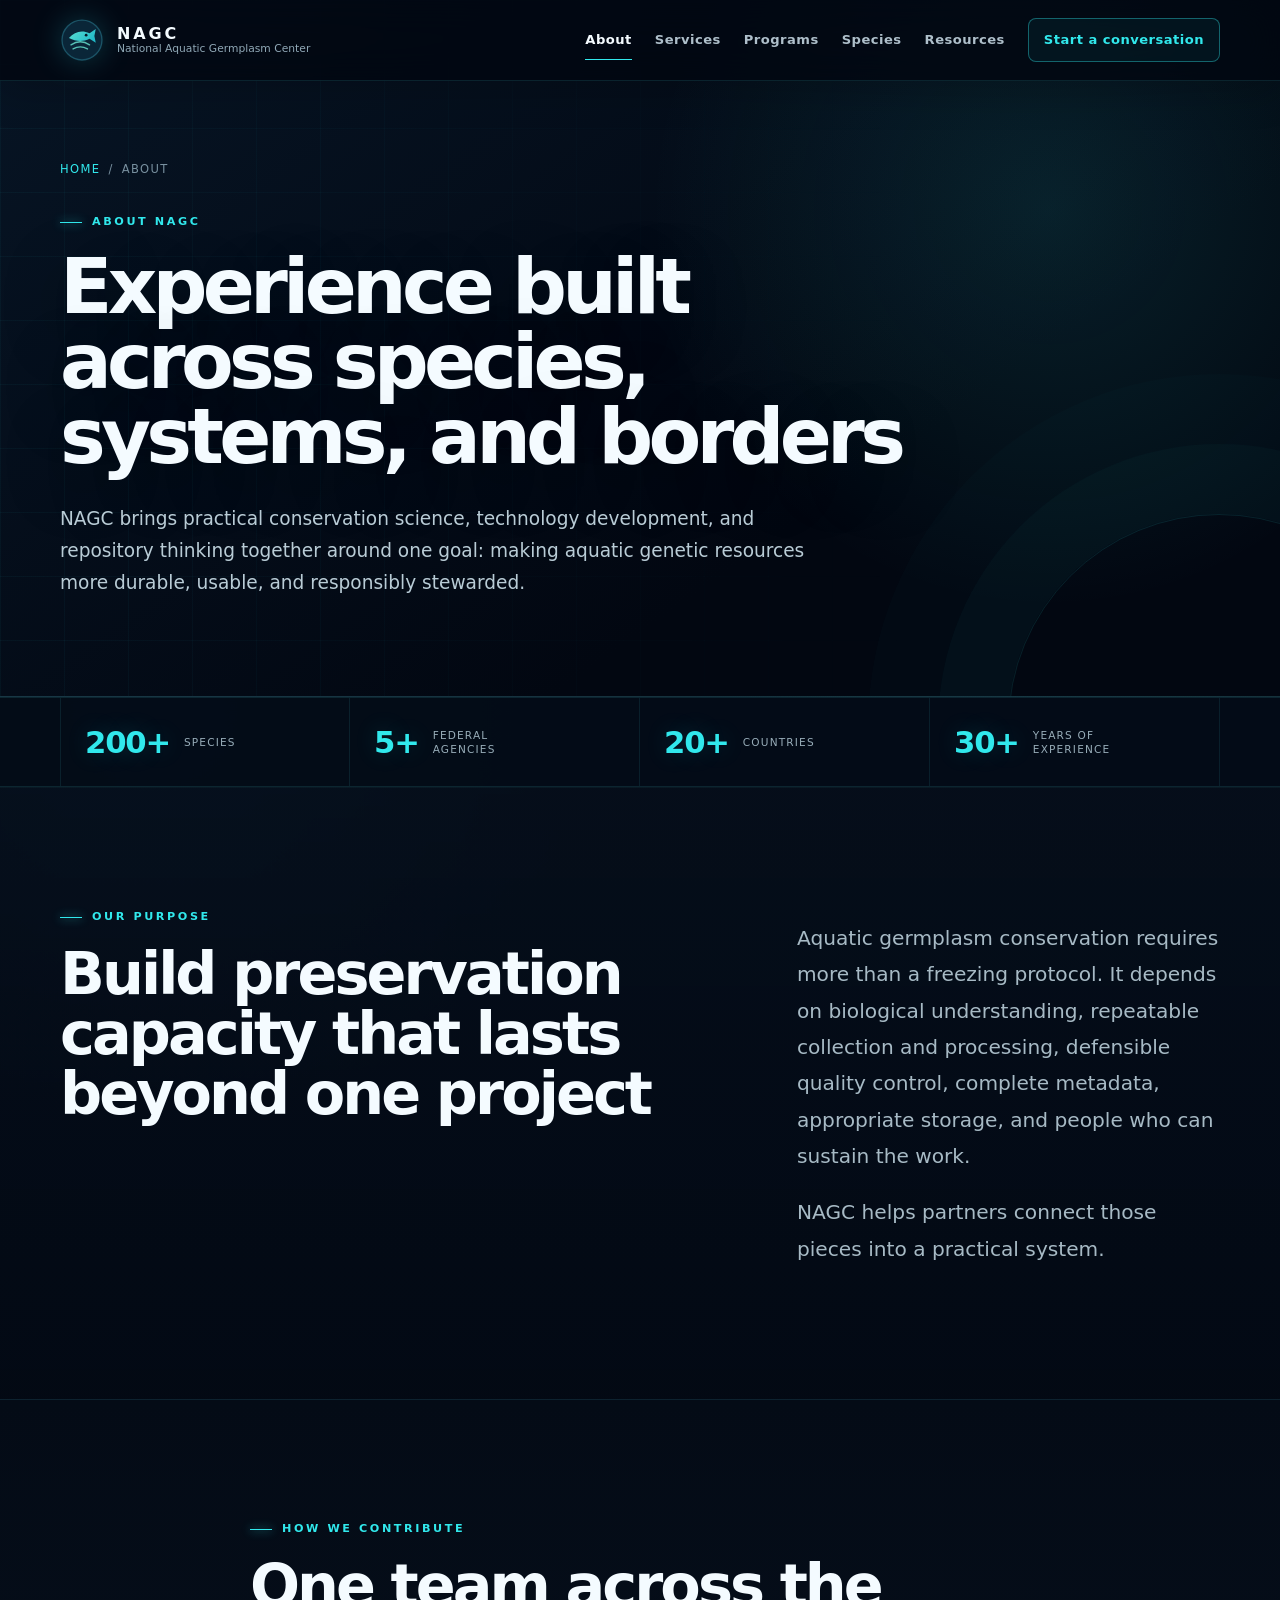
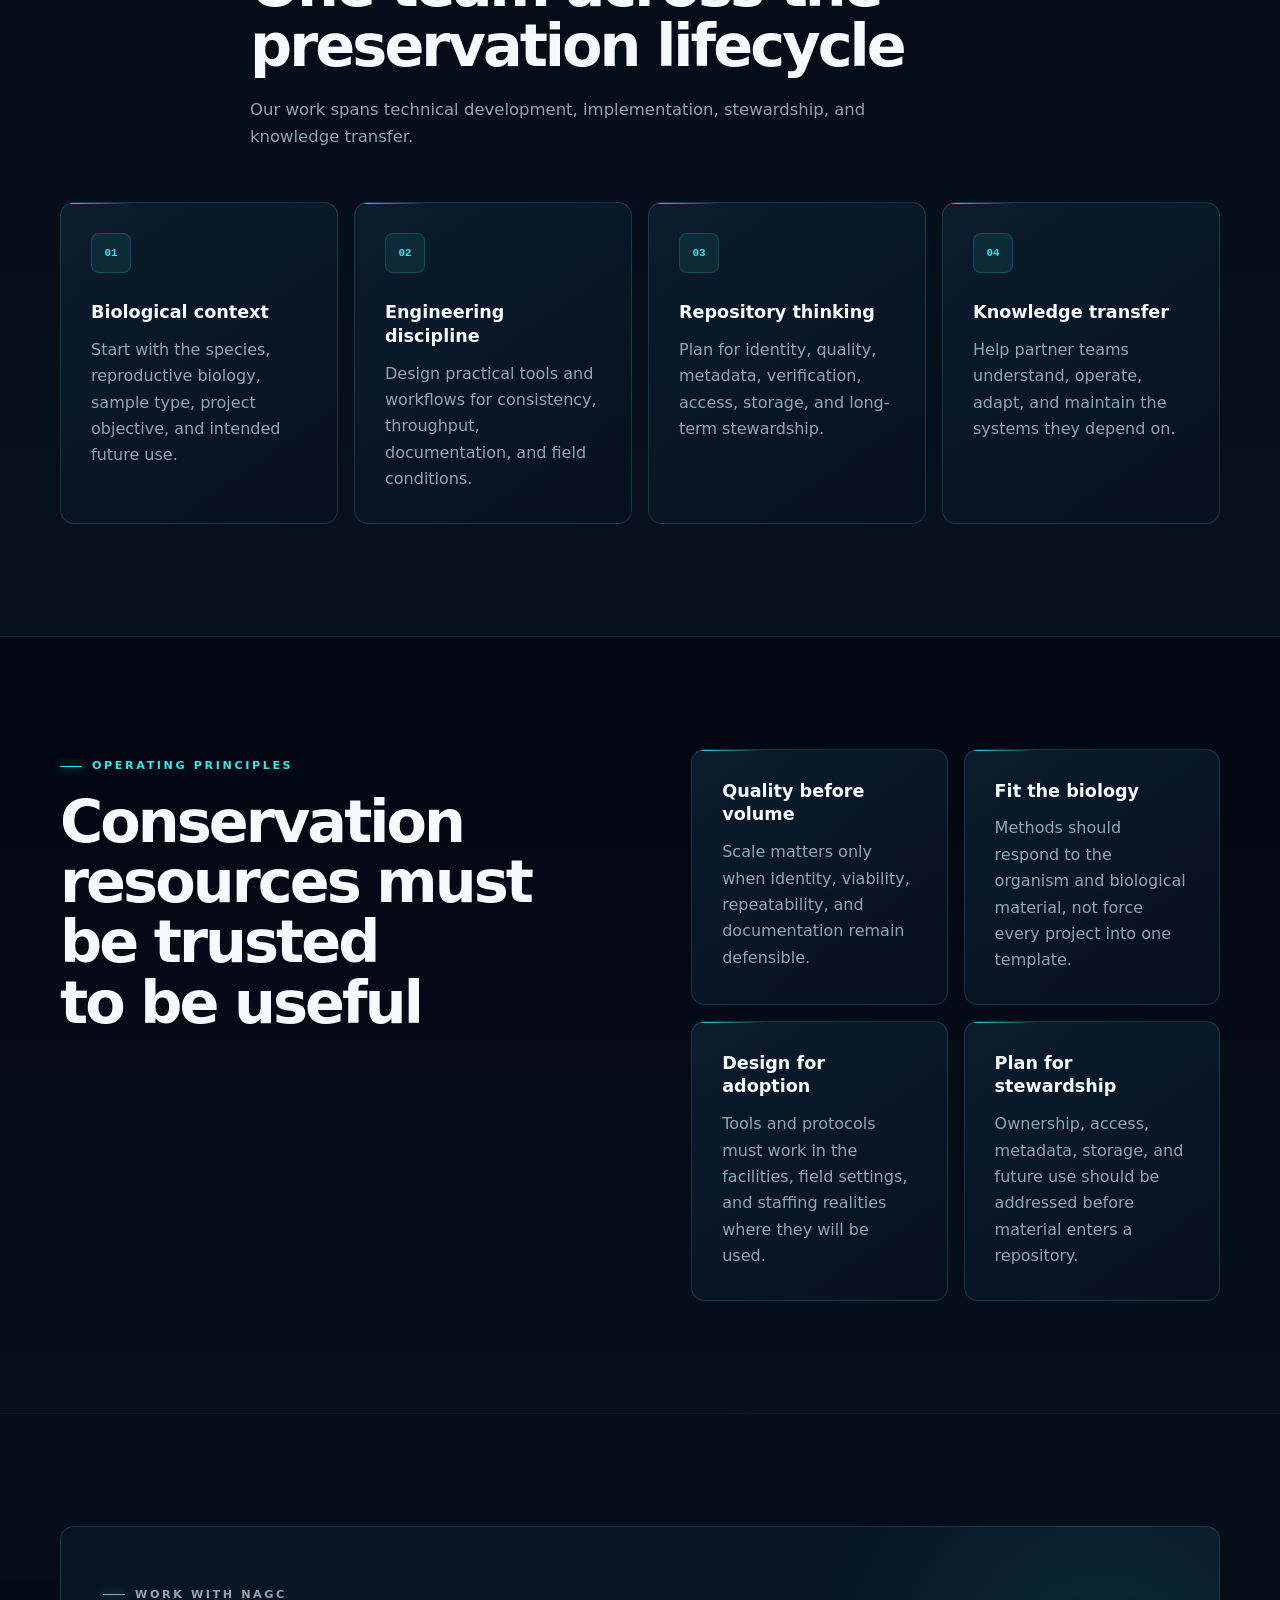
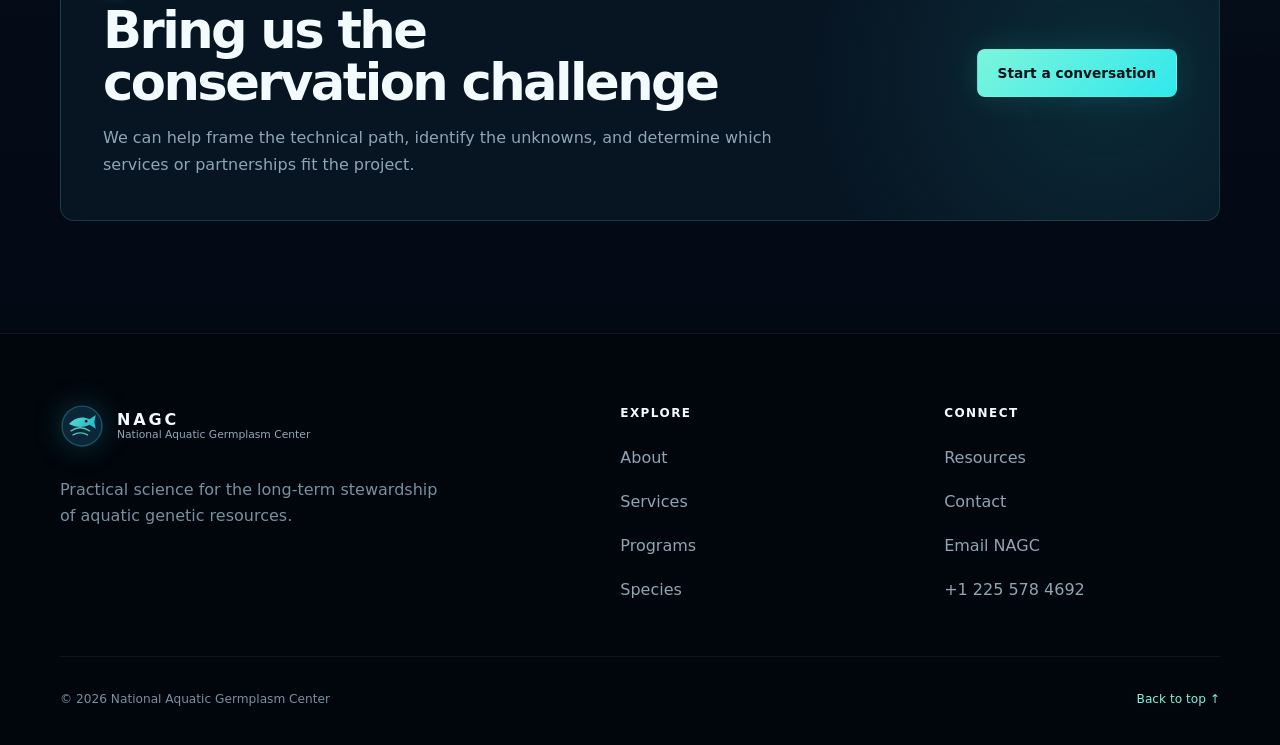
==== about.html @ 4f17dca2 "Transform NAGC into multi-page institutional site" ====
<!doctype html>
<html lang="en">
<head>
  <meta charset="utf-8"><meta name="viewport" content="width=device-width, initial-scale=1">
  <title>About NAGC | National Aquatic Germplasm Center</title>
  <meta name="description" content="Learn how NAGC combines aquatic cryopreservation, repository stewardship, technology development, and knowledge transfer.">
  <meta name="theme-color" content="#020711"><link rel="canonical" href="https://nagc-website.vercel.app/about">
  <meta property="og:type" content="website"><meta property="og:title" content="About NAGC"><meta property="og:description" content="Experience built across species, systems, and borders."><meta property="og:url" content="https://nagc-website.vercel.app/about"><meta property="og:image" content="https://nagc-website.vercel.app/assets/nagc-social-card.jpg">
  <meta name="twitter:card" content="summary_large_image"><meta name="twitter:title" content="About NAGC"><meta name="twitter:description" content="Experience built across species, systems, and borders."><meta name="twitter:image" content="https://nagc-website.vercel.app/assets/nagc-social-card.jpg">
  <link rel="icon" href="/assets/nagc-mark.svg" type="image/svg+xml"><link rel="stylesheet" href="/styles.css"><script src="/script.js" defer></script>
</head>
<body id="page-top">
  <a class="skip-link" href="#main">Skip to main content</a>
  <header class="site-header"><div class="shell nav-wrap">
    <a class="brand" href="/" aria-label="National Aquatic Germplasm Center home"><img src="/assets/nagc-mark.svg" width="44" height="44" alt=""><span><strong>NAGC</strong><small>National Aquatic Germplasm Center</small></span></a>
    <button class="nav-toggle" type="button" aria-expanded="false" aria-controls="site-nav"><span class="sr-only">Open navigation</span><span class="nav-lines" aria-hidden="true"><i></i><i></i><i></i></span></button>
    <nav id="site-nav" aria-label="Primary navigation"><a href="/about" aria-current="page">About</a><a href="/services">Services</a><a href="/programs">Programs</a><a href="/species">Species</a><a href="/resources">Resources</a><a class="nav-cta" href="/contact">Start a conversation</a></nav>
  </div></header>
  <main id="main">
    <section class="page-hero"><div class="shell">
      <nav class="breadcrumb" aria-label="Breadcrumb"><a href="/">Home</a><span aria-hidden="true">/</span><span>About</span></nav>
      <p class="eyebrow">About NAGC</p><h1>Experience built across species, systems, and borders</h1>
      <p class="hero-copy">NAGC brings practical conservation science, technology development, and repository thinking together around one goal: making aquatic genetic resources more durable, usable, and responsibly stewarded.</p>
    </div></section>
    <div class="impact-strip" aria-label="NAGC team experience"><div class="shell"><span><strong>200+</strong><small>Species</small></span><span><strong>5+</strong><small>Federal agencies</small></span><span><strong>20+</strong><small>Countries</small></span><span><strong>30+</strong><small>Years of experience</small></span></div></div>

    <section class="section"><div class="shell split wide-left">
      <div><p class="eyebrow">Our purpose</p><h2>Build preservation capacity that lasts beyond one project</h2></div>
      <div class="lede"><p>Aquatic germplasm conservation requires more than a freezing protocol. It depends on biological understanding, repeatable collection and processing, defensible quality control, complete metadata, appropriate storage, and people who can sustain the work.</p><p>NAGC helps partners connect those pieces into a practical system.</p></div>
    </div></section>

    <section class="section alt"><div class="shell section-heading"><p class="eyebrow">How we contribute</p><h2>One team across the preservation lifecycle</h2><p>Our work spans technical development, implementation, stewardship, and knowledge transfer.</p></div>
      <div class="shell card-grid four">
        <article class="card"><span class="card-number">01</span><h3>Biological context</h3><p>Start with the species, reproductive biology, sample type, project objective, and intended future use.</p></article>
        <article class="card"><span class="card-number">02</span><h3>Engineering discipline</h3><p>Design practical tools and workflows for consistency, throughput, documentation, and field conditions.</p></article>
        <article class="card"><span class="card-number">03</span><h3>Repository thinking</h3><p>Plan for identity, quality, metadata, verification, access, storage, and long-term stewardship.</p></article>
        <article class="card"><span class="card-number">04</span><h3>Knowledge transfer</h3><p>Help partner teams understand, operate, adapt, and maintain the systems they depend on.</p></article>
      </div>
    </section>

    <section class="section deep"><div class="shell split">
      <div><p class="eyebrow">Operating principles</p><h2>Conservation resources must be trusted to be useful</h2></div>
      <div class="card-grid two">
        <article class="card"><h3>Quality before volume</h3><p>Scale matters only when identity, viability, repeatability, and documentation remain defensible.</p></article>
        <article class="card"><h3>Fit the biology</h3><p>Methods should respond to the organism and biological material, not force every project into one template.</p></article>
        <article class="card"><h3>Design for adoption</h3><p>Tools and protocols must work in the facilities, field settings, and staffing realities where they will be used.</p></article>
        <article class="card"><h3>Plan for stewardship</h3><p>Ownership, access, metadata, storage, and future use should be addressed before material enters a repository.</p></article>
      </div>
    </div></section>

    <section class="section"><div class="shell link-panel">
      <div><p class="eyebrow">Work with NAGC</p><h2>Bring us the conservation challenge</h2><p>We can help frame the technical path, identify the unknowns, and determine which services or partnerships fit the project.</p></div>
      <div class="button-row"><a class="button primary" href="/contact">Start a conversation</a></div>
    </div></section>
  </main>
  <footer><div class="shell footer-grid">
    <div><a class="brand" href="/"><img src="/assets/nagc-mark.svg" width="44" height="44" alt=""><span><strong>NAGC</strong><small>National Aquatic Germplasm Center</small></span></a><p>Practical science for the long-term stewardship of aquatic genetic resources.</p></div>
    <nav class="footer-column" aria-label="Explore"><strong>Explore</strong><a href="/about">About</a><a href="/services">Services</a><a href="/programs">Programs</a><a href="/species">Species</a></nav>
    <nav class="footer-column" aria-label="Connect"><strong>Connect</strong><a href="/resources">Resources</a><a href="/contact">Contact</a><a href="mailto:contact@nationalaquatic.org">Email NAGC</a><a href="tel:+12255784692">+1 225 578 4692</a></nav>
  </div><div class="shell footer-bottom"><span>© <span data-year></span> National Aquatic Germplasm Center</span><a href="#page-top">Back to top ↑</a></div></footer>
</body>
</html>
---- styles.css ----
:root{
  --ink:#020711;--ink-2:#06101d;--ink-3:#0a1727;--panel:#091625;
  --aqua:#31e8ec;--seafoam:#7cf5dc;--white:#f4fbff;--text:#c4d4df;
  --muted:#8fa5b3;--line:rgba(112,226,232,.16);--radius:14px;
}
*{box-sizing:border-box}
html{scroll-behavior:smooth;scroll-padding-top:92px;background:var(--ink)}
body{margin:0;min-width:320px;color:var(--text);background:radial-gradient(circle at 12% 18%,rgba(21,102,144,.12),transparent 27rem),radial-gradient(circle at 88% 72%,rgba(47,232,236,.06),transparent 30rem),var(--ink);font-family:Inter,ui-sans-serif,system-ui,-apple-system,BlinkMacSystemFont,"Segoe UI",sans-serif;line-height:1.65}
body::before{content:"";position:fixed;inset:0;z-index:-1;pointer-events:none;background-image:linear-gradient(rgba(98,214,224,.025) 1px,transparent 1px),linear-gradient(90deg,rgba(98,214,224,.025) 1px,transparent 1px);background-size:52px 52px;-webkit-mask-image:linear-gradient(to bottom,transparent,black 18%,black 82%,transparent);mask-image:linear-gradient(to bottom,transparent,black 18%,black 82%,transparent)}
body.nav-open{overflow:hidden}img{display:block;max-width:100%}a{color:inherit}button,input,select,textarea{font:inherit}button,a{touch-action:manipulation}
::selection{background:rgba(49,232,236,.28);color:var(--white)}
.shell{width:min(1160px,calc(100% - 40px));margin-inline:auto}.narrow{width:min(780px,calc(100% - 40px));margin-inline:auto}
.sr-only{position:absolute;width:1px;height:1px;padding:0;margin:-1px;overflow:hidden;clip:rect(0,0,0,0);white-space:nowrap;border:0}
.skip-link{position:fixed;z-index:1000;left:16px;top:12px;padding:10px 14px;background:var(--seafoam);color:var(--ink);font-weight:800;border-radius:8px;transform:translateY(-150%)}.skip-link:focus{transform:none}
a:focus-visible,button:focus-visible,input:focus-visible,select:focus-visible,textarea:focus-visible,summary:focus-visible{outline:3px solid #ffcf66;outline-offset:3px}
.site-header{position:fixed;inset:0 0 auto;z-index:100;background:rgba(2,7,17,.82);border-bottom:1px solid rgba(73,224,231,.13);box-shadow:0 10px 40px rgba(0,0,0,.2);-webkit-backdrop-filter:blur(18px);backdrop-filter:blur(18px)}
.nav-wrap{min-height:80px;display:flex;align-items:center;justify-content:space-between;gap:28px}.brand{display:inline-flex;align-items:center;gap:13px;text-decoration:none;color:var(--white)}.brand img{flex:none;filter:drop-shadow(0 0 15px rgba(49,232,236,.22))}.brand span{display:grid;line-height:1.15}.brand strong{font-size:1rem;letter-spacing:.18em}.brand small{color:#91a9b7;font-size:.67rem}
.site-header nav{display:flex;align-items:center;gap:23px}.site-header nav a{position:relative;color:#aebfca;font-size:.82rem;font-weight:680;letter-spacing:.035em;text-decoration:none}.site-header nav a:not(.nav-cta)::after{content:"";position:absolute;left:0;right:100%;bottom:-9px;height:1px;background:var(--aqua);transition:right .2s}.site-header nav a:hover,.site-header nav a[aria-current="page"]{color:var(--white)}.site-header nav a:hover::after,.site-header nav a[aria-current="page"]::after{right:0}
.site-header .nav-cta{padding:10px 15px;border:1px solid rgba(49,232,236,.38);border-radius:8px;background:rgba(49,232,236,.055);color:var(--aqua)}.site-header .nav-cta:hover,.site-header .nav-cta[aria-current="page"]{border-color:var(--aqua);background:rgba(49,232,236,.12);color:var(--white)}
.nav-toggle{display:none;place-items:center;width:44px;height:44px;border:1px solid rgba(117,234,214,.3);background:transparent;color:var(--white);border-radius:10px}.nav-lines{display:grid;gap:5px;width:21px}.nav-lines i{display:block;height:2px;border-radius:2px;background:currentColor;transition:transform .2s,opacity .2s}.nav-toggle[aria-expanded="true"] .nav-lines i:first-child{transform:translateY(7px) rotate(45deg)}.nav-toggle[aria-expanded="true"] .nav-lines i:nth-child(2){opacity:0}.nav-toggle[aria-expanded="true"] .nav-lines i:last-child{transform:translateY(-7px) rotate(-45deg)}
.home-hero{min-height:780px;height:min(940px,100svh);position:relative;display:grid;align-items:center;overflow:hidden;isolation:isolate;color:var(--white);background-image:linear-gradient(90deg,rgba(1,5,13,.98) 0%,rgba(2,8,18,.92) 42%,rgba(2,9,19,.43) 74%,rgba(2,8,18,.64) 100%),linear-gradient(0deg,#020711 0%,transparent 31%),url("/assets/hero-genetic-signal-v1.webp");background-size:cover;background-position:center}
.home-hero::before,.page-hero::before{content:"";position:absolute;inset:0;z-index:-1;background:linear-gradient(rgba(48,225,233,.045) 1px,transparent 1px),linear-gradient(90deg,rgba(48,225,233,.045) 1px,transparent 1px);background-size:64px 64px;-webkit-mask-image:linear-gradient(90deg,black,transparent 72%);mask-image:linear-gradient(90deg,black,transparent 72%)}
.home-hero::after{content:"";position:absolute;inset:auto 0 0;height:190px;z-index:-1;background:linear-gradient(transparent,#020711)}
.hero-content{padding-top:80px}.hero-content>*{max-width:790px}.eyebrow{display:inline-flex;align-items:center;gap:10px;margin:0 0 17px;color:var(--aqua);font-size:.7rem;font-weight:820;text-transform:uppercase;letter-spacing:.23em}.eyebrow::before{content:"";width:22px;height:1px;background:currentColor;box-shadow:0 0 10px currentColor}
.home-hero h1,.page-hero h1{margin:0;max-width:900px;color:var(--white);font-size:clamp(3rem,6vw,6.35rem);font-weight:720;line-height:.98;letter-spacing:-.062em;text-wrap:balance;text-shadow:0 18px 60px rgba(0,0,0,.36)}.hero-copy{max-width:680px;margin:28px 0 0;color:#b9ccd6;font-size:clamp(1rem,1.45vw,1.17rem);line-height:1.75}
.button-row{display:flex;flex-wrap:wrap;gap:12px;margin-top:34px}.button{display:inline-flex;align-items:center;justify-content:center;min-height:48px;padding:0 20px;border:1px solid transparent;border-radius:8px;font-size:.86rem;font-weight:800;text-decoration:none;transition:transform .2s,background .2s,border-color .2s,box-shadow .2s}.button:hover{transform:translateY(-2px)}.button.primary{background:linear-gradient(135deg,var(--seafoam),var(--aqua));color:#011019;box-shadow:0 0 30px rgba(49,232,236,.14)}.button.primary:hover{background:linear-gradient(135deg,#a0ffe8,#5ff5f1);box-shadow:0 0 38px rgba(49,232,236,.24)}.button.secondary{color:var(--white);border-color:rgba(165,217,226,.25);background:rgba(7,20,35,.58)}.button.secondary:hover{border-color:rgba(49,232,236,.5)}
.hero-orbit{position:absolute;z-index:-1;border:1px solid rgba(49,232,236,.09);border-radius:50%;pointer-events:none}.orbit-one{width:560px;height:560px;right:-210px;top:8%}.orbit-two{width:390px;height:390px;right:-130px;top:19%;border-style:dashed;animation:orbit-spin 38s linear infinite}.scroll-cue{position:absolute;bottom:28px;left:50%;transform:translateX(-50%);color:#8299a8;font-size:.72rem;text-decoration:none;text-transform:uppercase;letter-spacing:.14em}
.impact-strip{position:relative;z-index:3;border-block:1px solid rgba(72,217,226,.12);background:rgba(4,12,24,.95)}.impact-strip .shell{display:grid;grid-template-columns:repeat(4,1fr)}.impact-strip span{display:flex;align-items:center;gap:14px;min-height:88px;padding:0 24px;border-right:1px solid rgba(72,217,226,.1);text-transform:uppercase}.impact-strip span:first-child{border-left:1px solid rgba(72,217,226,.1)}.impact-strip strong{color:var(--aqua);font-size:clamp(1.55rem,2.4vw,2.15rem);line-height:1;letter-spacing:-.04em;text-shadow:0 0 24px rgba(49,232,236,.18)}.impact-strip small{max-width:120px;color:#97acb8;font-size:.66rem;line-height:1.35;letter-spacing:.11em}
.page-hero{position:relative;min-height:520px;display:grid;align-items:end;overflow:hidden;isolation:isolate;padding:160px 0 96px;border-bottom:1px solid var(--line);background:radial-gradient(circle at 82% 30%,rgba(49,232,236,.11),transparent 25rem),linear-gradient(145deg,#071525,#020711 68%)}.page-hero::after{content:"";position:absolute;width:420px;height:420px;right:-150px;bottom:-240px;z-index:-1;border:1px solid rgba(49,232,236,.11);border-radius:50%;box-shadow:0 0 0 70px rgba(49,232,236,.025),0 0 0 140px rgba(49,232,236,.012)}.page-hero h1{font-size:clamp(3rem,6vw,5.8rem)}.page-hero .hero-copy{max-width:760px}.breadcrumb{display:flex;flex-wrap:wrap;gap:8px;margin-bottom:26px;color:#78909f;font-size:.72rem;text-transform:uppercase;letter-spacing:.12em}.breadcrumb a{color:var(--aqua);text-decoration:none}
.section{position:relative;padding:112px 0;border-top:1px solid rgba(87,215,223,.08);background:linear-gradient(180deg,rgba(6,16,29,.72),rgba(3,9,20,.92))}.section.alt{background:linear-gradient(180deg,#040b16,#07121f)}.section.deep{background:linear-gradient(180deg,#020711,#06101d)}.section>.shell,.section>.narrow{position:relative;z-index:1}.section-heading{max-width:780px;margin-bottom:52px}.section-heading.center{margin-inline:auto;text-align:center}.section h2{margin:0;color:var(--white);font-size:clamp(2.25rem,4.6vw,4.5rem);font-weight:690;line-height:1.02;letter-spacing:-.05em;text-wrap:balance}.section-heading>p:last-child{max-width:670px;margin:20px 0 0;color:var(--muted);font-size:1.03rem}.section-heading.center>p:last-child{margin-inline:auto}.lede{color:#a7bac5;font-size:clamp(1.05rem,1.7vw,1.26rem);line-height:1.8}.split{display:grid;grid-template-columns:1fr 1fr;gap:clamp(48px,8vw,110px);align-items:start}.split.wide-left{grid-template-columns:1.2fr .8fr}.aside-note{padding:24px;border:1px solid var(--line);border-left:2px solid var(--aqua);border-radius:0 10px 10px 0;background:rgba(49,232,236,.045);color:#a9bec9}.aside-note strong{display:block;margin-bottom:7px;color:var(--white)}
.card-grid{display:grid;grid-template-columns:repeat(3,1fr);gap:16px}.card-grid.two{grid-template-columns:repeat(2,1fr)}.card-grid.four{grid-template-columns:repeat(4,1fr)}.card{position:relative;overflow:hidden;padding:30px;border:1px solid var(--line);border-radius:var(--radius);background:linear-gradient(145deg,rgba(13,31,48,.86),rgba(6,17,31,.94));transition:transform .25s,border-color .25s}.card::before{content:"";position:absolute;inset:0 auto auto 0;width:72px;height:1px;background:linear-gradient(90deg,var(--aqua),transparent)}.card:hover{transform:translateY(-3px);border-color:rgba(65,231,235,.3)}.card-number{display:inline-grid;place-items:center;min-width:40px;height:40px;padding:0 9px;margin-bottom:28px;border:1px solid rgba(49,232,236,.18);border-radius:8px;background:rgba(49,232,236,.08);color:var(--aqua);font:700 .68rem/1 ui-monospace,SFMono-Regular,Consolas,monospace}.card h3{margin:0 0 12px;color:var(--white);font-size:1.1rem;line-height:1.35}.card p{margin:0;color:var(--muted)}.card a{display:inline-flex;align-items:center;min-height:44px;margin-top:18px;color:var(--seafoam);font-weight:760;text-decoration:none}.card a:hover{color:var(--white)}.status{display:inline-flex;margin-bottom:22px;color:var(--aqua);font-size:.67rem;font-weight:820;text-transform:uppercase;letter-spacing:.12em}
.pathway{display:grid;grid-template-columns:repeat(4,1fr);border:1px solid var(--line);background:var(--line);gap:1px}.pathway article{min-height:250px;padding:30px;background:#06111f}.pathway b{display:block;margin-bottom:56px;color:var(--aqua);font:700 .7rem/1 ui-monospace,SFMono-Regular,Consolas,monospace}.pathway h3{margin:0 0 12px;color:var(--white)}.pathway p{margin:0;color:var(--muted)}
.link-panel{display:grid;grid-template-columns:1.3fr .7fr;gap:40px;align-items:center;padding:42px;border:1px solid var(--line);border-radius:var(--radius);background:radial-gradient(circle at 90% 50%,rgba(49,232,236,.1),transparent 18rem),#071523}.link-panel h2{font-size:clamp(2.1rem,4vw,3.8rem)}.link-panel p{max-width:700px;margin:17px 0 0;color:var(--muted)}.link-panel .button-row{justify-content:flex-end;margin:0}
.service-index{display:grid;grid-template-columns:220px 1fr;gap:56px;align-items:start}.service-nav{position:sticky;top:110px;display:grid;gap:5px}.service-nav a{padding:12px 15px;border-left:2px solid rgba(49,232,236,.15);color:#8ea5b3;font-size:.76rem;font-weight:740;text-decoration:none;text-transform:uppercase;letter-spacing:.07em}.service-nav a:hover{border-left-color:var(--aqua);color:var(--white);background:linear-gradient(90deg,rgba(49,232,236,.07),transparent)}.service-groups{display:grid;gap:24px}.service-group{scroll-margin-top:108px;padding:34px;border:1px solid var(--line);border-radius:var(--radius);background:linear-gradient(145deg,rgba(13,31,48,.72),rgba(5,15,27,.9))}.service-group header{display:grid;grid-template-columns:1fr 1fr;gap:28px;align-items:end;padding-bottom:26px;border-bottom:1px solid var(--line)}.service-group h2{font-size:clamp(2rem,3.6vw,3.2rem)}.service-group header p{margin:0;color:var(--muted)}.price-grid{display:grid;grid-template-columns:repeat(2,1fr);gap:16px;margin-top:22px}.price-card{padding:24px;border:1px solid rgba(103,216,225,.13);border-radius:12px;background:rgba(2,10,20,.45)}.price-card.wide{grid-column:1/-1}.price-card h3{margin:0 0 15px;color:var(--seafoam);font-size:1rem}.price-card dl{margin:0}.price-card dl div{display:flex;justify-content:space-between;gap:18px;padding:11px 0;border-bottom:1px solid rgba(255,255,255,.065)}.price-card dl div:last-child{border-bottom:0}.price-card dt{color:#a4b7c2}.price-card dd{margin:0;color:#edfaff;font-weight:760;text-align:right}.price-card small{display:block;margin-top:15px;color:#8197a4}.scope-list{display:grid;grid-template-columns:repeat(3,1fr);gap:12px;margin:22px 0 0;padding:0;list-style:none}.scope-list li{padding:14px 16px;border:1px solid rgba(49,232,236,.11);border-radius:8px;color:#a8bac5;background:rgba(49,232,236,.035)}
.program-list{display:grid;gap:18px}.program-feature{display:grid;grid-template-columns:90px 1fr 1fr;gap:30px;padding:34px;border:1px solid var(--line);border-radius:var(--radius);background:linear-gradient(145deg,rgba(13,31,48,.78),rgba(6,17,31,.9))}.program-feature .card-number{margin:0}.program-feature h2{font-size:clamp(1.8rem,3vw,2.7rem)}.program-feature p{margin:0;color:var(--muted)}.program-feature ul{margin:0;padding-left:20px;color:#a9bdc7}.program-feature li+li{margin-top:7px}
.filter-row{display:flex;flex-wrap:wrap;justify-content:center;gap:8px;margin-bottom:28px}.filter{min-height:44px;padding:0 18px;border:1px solid rgba(124,208,215,.2);border-radius:999px;color:#95aab6;background:rgba(7,19,33,.7);cursor:pointer;font-size:.72rem;font-weight:760;text-transform:uppercase;letter-spacing:.06em}.filter:hover{border-color:rgba(49,232,236,.38);color:var(--white)}.filter.active{background:var(--aqua);border-color:var(--aqua);color:#021018}.species-grid{display:grid;grid-template-columns:repeat(4,1fr);gap:12px}.species-card{display:flex;min-height:166px;padding:22px;flex-direction:column;justify-content:space-between;border:1px solid var(--line);border-radius:12px;background:linear-gradient(145deg,rgba(13,31,48,.86),rgba(6,17,31,.94))}.species-card h3{margin:0 0 3px;color:var(--white);font-size:.98rem}.species-card em{color:#899fac;font-size:.78rem}.species-card span{align-self:flex-start;padding:4px 8px;border:1px solid rgba(49,232,236,.12);border-radius:5px;color:var(--aqua);background:rgba(49,232,236,.075);font-size:.63rem;font-weight:800;text-transform:uppercase;letter-spacing:.06em}.taxa-band{display:flex;flex-wrap:wrap;gap:9px;margin-top:26px}.taxa-band span{padding:8px 12px;border:1px solid var(--line);border-radius:7px;color:#9bb0bc;background:rgba(49,232,236,.035);font-size:.76rem}
.checklist{display:grid;gap:13px;margin:26px 0 0;padding:0;list-style:none}.checklist li{position:relative;padding-left:29px;color:#aebfca}.checklist li::before{content:"";position:absolute;left:0;top:.65em;width:10px;height:10px;border:1px solid var(--aqua);border-radius:2px;box-shadow:0 0 12px rgba(49,232,236,.2)}.resource-detail{scroll-margin-top:104px}.resource-detail+.resource-detail{margin-top:70px;padding-top:70px;border-top:1px solid var(--line)}.resource-detail h2{font-size:clamp(2rem,4vw,3.5rem)}.resource-detail .intro{max-width:760px;color:var(--muted)}.faq{display:grid;gap:10px}.faq details{border:1px solid var(--line);border-radius:10px;background:rgba(7,19,33,.7)}.faq summary{padding:20px 24px;color:var(--white);font-weight:750;cursor:pointer}.faq details p{margin:0;padding:0 24px 22px;color:var(--muted)}
.contact-layout{display:grid;grid-template-columns:.75fr 1.25fr;gap:clamp(46px,8vw,100px);align-items:start}.contact-details{display:grid;gap:12px;margin-top:30px}.contact-details a{display:inline-flex;align-items:center;min-height:44px;color:var(--seafoam);font-weight:720;text-decoration:none}.contact-details a:hover{color:var(--white)}.contact-form{padding:32px;border:1px solid var(--line);border-radius:var(--radius);background:linear-gradient(145deg,rgba(13,31,48,.86),rgba(6,17,31,.94))}.form-grid{display:grid;grid-template-columns:repeat(2,1fr);gap:18px}.field{display:grid;gap:7px}.field.full{grid-column:1/-1}.field label{color:#b8c9d2;font-size:.76rem;font-weight:740}.field input,.field select,.field textarea{width:100%;border:1px solid rgba(112,226,232,.18);border-radius:8px;background:#04101e;color:var(--white);padding:12px 13px}.field textarea{min-height:145px;resize:vertical}.field input::placeholder,.field textarea::placeholder{color:#607987}.form-note{margin:18px 0;color:#879eab;font-size:.76rem}
footer{padding:70px 0 26px;border-top:1px solid rgba(74,216,225,.1);background:#01050c;color:#78909f}.footer-grid{display:grid;grid-template-columns:1.3fr .7fr .7fr;gap:48px;align-items:start}.footer-grid p{max-width:390px;margin:20px 0 0}.footer-column{display:grid;gap:8px}.footer-column strong{margin-bottom:8px;color:var(--white);font-size:.75rem;text-transform:uppercase;letter-spacing:.12em}.footer-column a{display:inline-flex;align-items:center;min-height:36px;color:#8fa5b3;text-decoration:none}.footer-column a:hover{color:var(--seafoam)}.footer-bottom{display:flex;justify-content:space-between;gap:24px;align-items:center;margin-top:48px;padding-top:22px;border-top:1px solid rgba(255,255,255,.065);font-size:.76rem}.footer-bottom a{display:inline-flex;align-items:center;min-height:40px;color:var(--seafoam);text-decoration:none}
@keyframes orbit-spin{to{transform:rotate(360deg)}}
@media(max-width:1040px){.site-header nav{gap:16px}.site-header nav a{font-size:.76rem}.card-grid.four,.species-grid{grid-template-columns:repeat(2,1fr)}.pathway{grid-template-columns:repeat(2,1fr)}.program-feature{grid-template-columns:70px 1fr}.program-feature>:last-child{grid-column:2}}
@media(max-width:900px){.site-header nav{display:none;position:absolute;top:80px;left:0;right:0;padding:24px 20px 32px;background:rgba(2,7,17,.98);border-bottom:1px solid rgba(117,234,214,.2);flex-direction:column;align-items:stretch;gap:2px}.site-header nav.open{display:flex}.site-header nav a{padding:12px;font-size:.9rem}.site-header nav a::after{display:none}.nav-toggle{display:grid}.impact-strip .shell{grid-template-columns:repeat(2,1fr)}.impact-strip span:nth-child(n+3){border-top:1px solid rgba(72,217,226,.1)}.split,.split.wide-left,.link-panel,.contact-layout{grid-template-columns:1fr}.card-grid,.card-grid.two{grid-template-columns:1fr 1fr}.link-panel .button-row{justify-content:flex-start}.service-index{grid-template-columns:1fr}.service-nav{position:static;grid-template-columns:repeat(5,max-content);overflow-x:auto;padding-bottom:8px}.service-nav a{border-left:0;border-bottom:2px solid rgba(49,232,236,.15);white-space:nowrap}.service-group header{grid-template-columns:1fr;align-items:start}.scope-list{grid-template-columns:1fr 1fr}.footer-grid{grid-template-columns:1fr 1fr}.footer-grid>:first-child{grid-column:1/-1}}
@media(max-width:620px){.shell,.narrow{width:min(100% - 28px,1160px)}.brand small{max-width:190px}.home-hero{height:auto;min-height:720px;padding:148px 0 100px;background-position:63% center}.hero-content{padding-top:0}.home-hero h1,.page-hero h1{font-size:clamp(2.75rem,12vw,4.5rem)}.hero-copy{font-size:1rem}.scroll-cue,.hero-orbit{display:none}.page-hero{min-height:470px;padding:138px 0 72px}.impact-strip span{min-height:70px;padding:10px 13px;gap:9px}.impact-strip strong{font-size:1.45rem}.impact-strip small{font-size:.58rem;letter-spacing:.07em}.section{padding:82px 0}.section-heading{margin-bottom:38px}.section h2{font-size:clamp(2.2rem,10vw,3.5rem)}.card-grid,.card-grid.two,.card-grid.four,.price-grid,.species-grid,.form-grid,.footer-grid{grid-template-columns:1fr}.pathway{grid-template-columns:1fr}.pathway article{min-height:0}.pathway b{margin-bottom:28px}.link-panel{padding:28px}.service-group{padding:24px}.scope-list{grid-template-columns:1fr}.program-feature{grid-template-columns:1fr;padding:26px}.program-feature>:last-child{grid-column:auto}.contact-form{padding:22px}.footer-grid>:first-child{grid-column:auto}.footer-bottom{flex-direction:column;align-items:flex-start}}
@media(prefers-reduced-motion:reduce){html{scroll-behavior:auto}*,*::before,*::after{animation-duration:.01ms!important;animation-iteration-count:1!important;transition-duration:.01ms!important}}
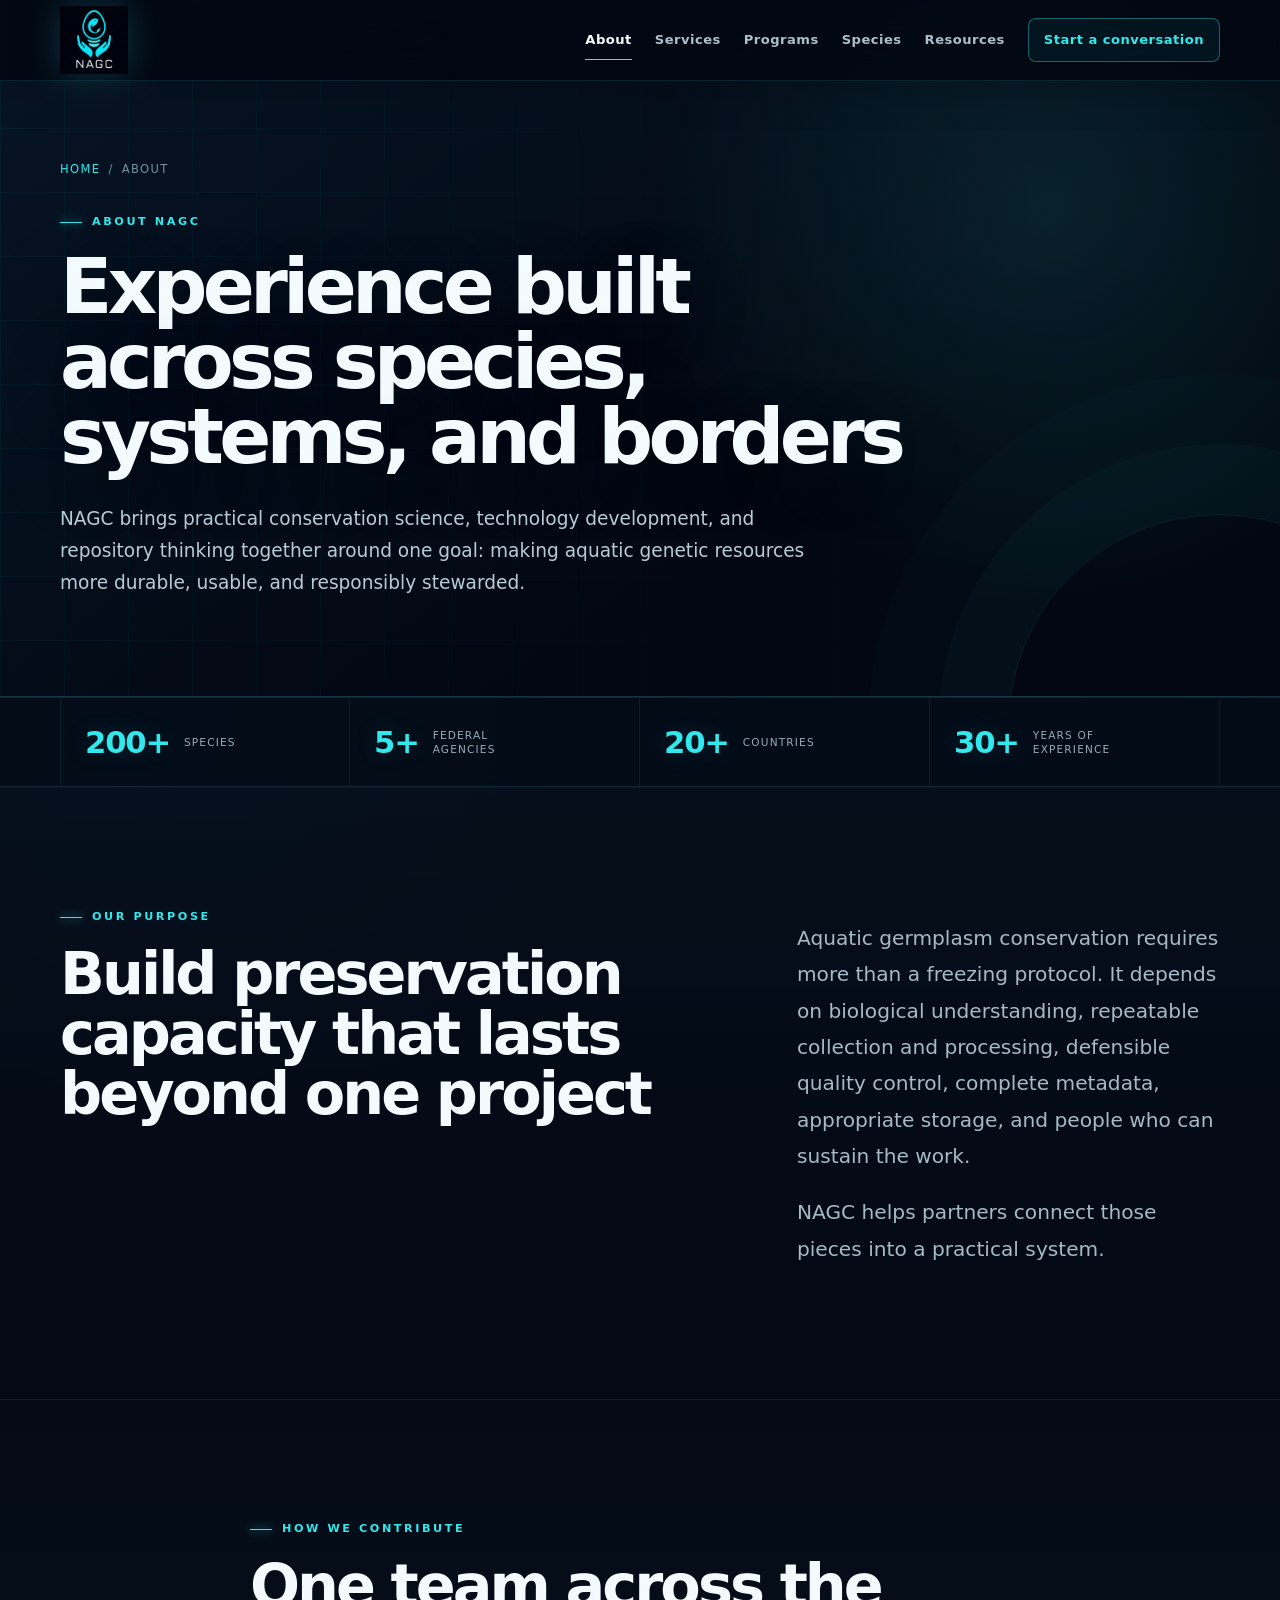
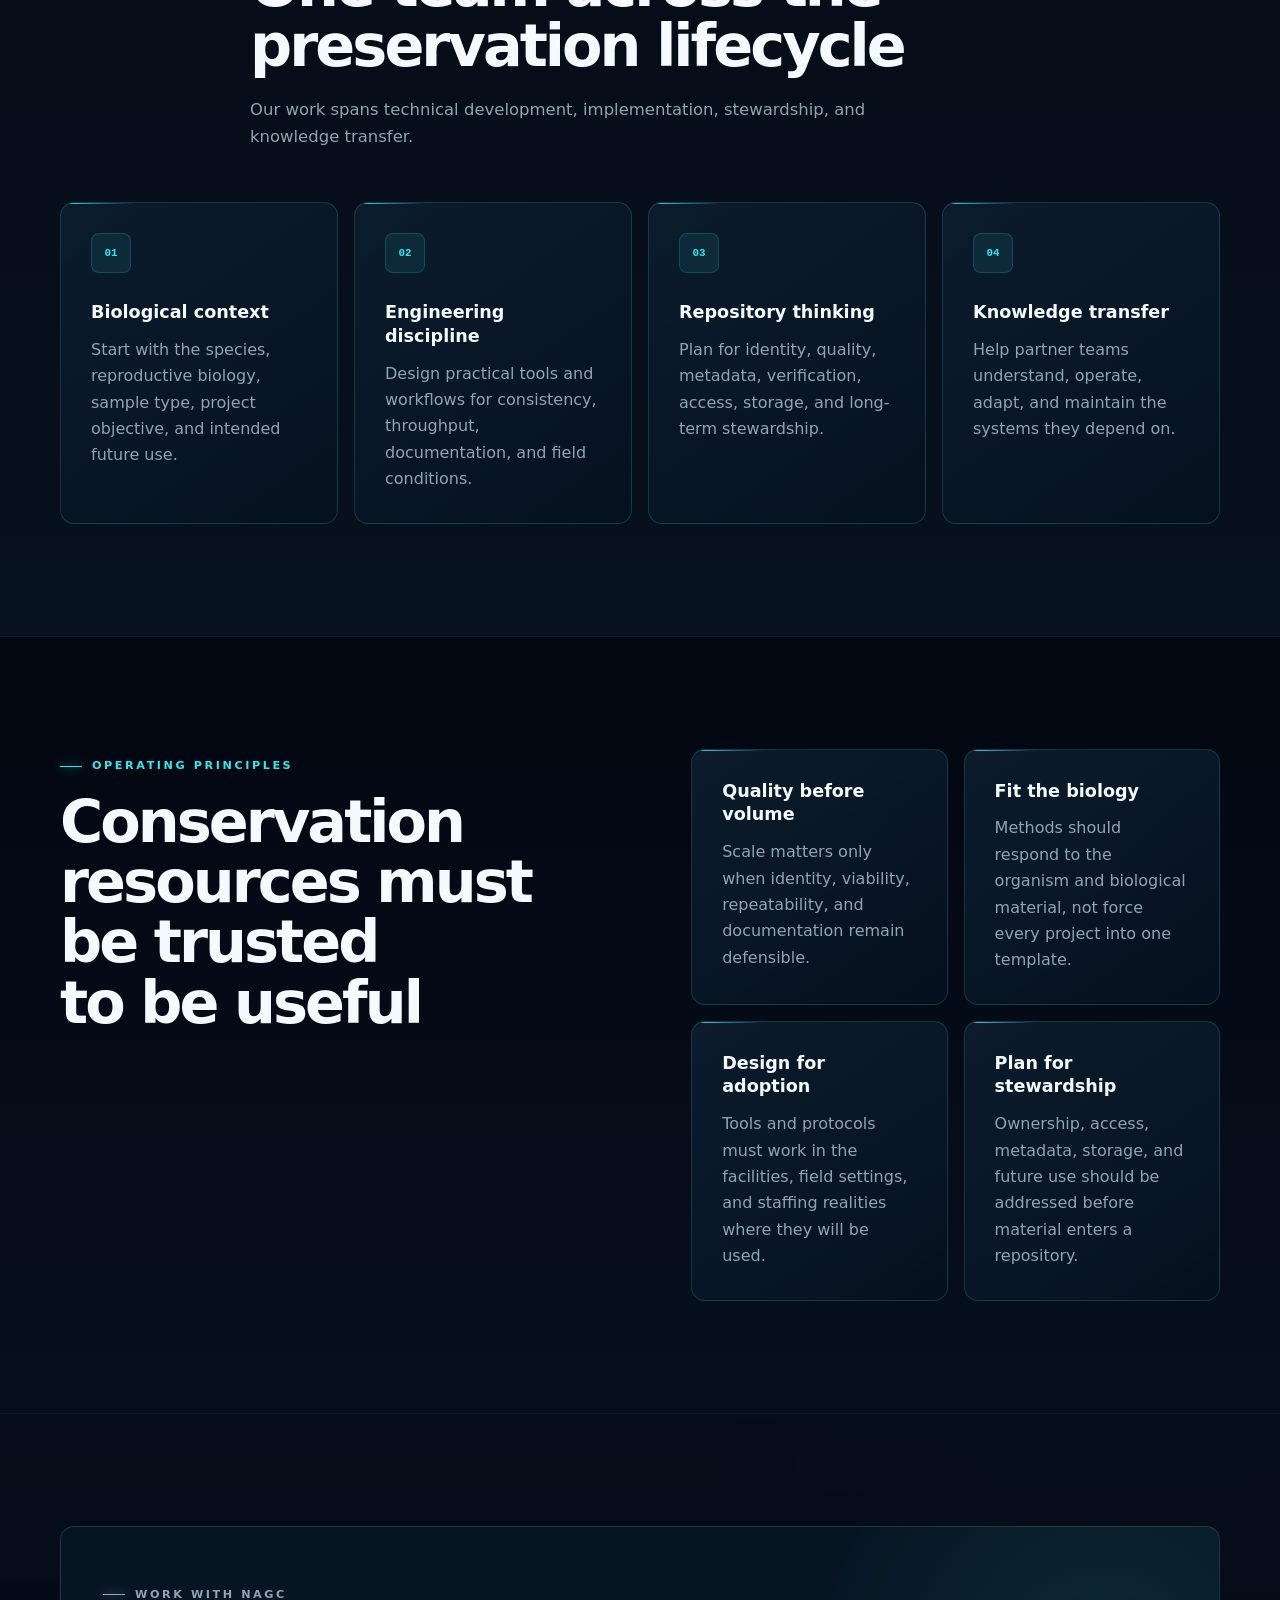
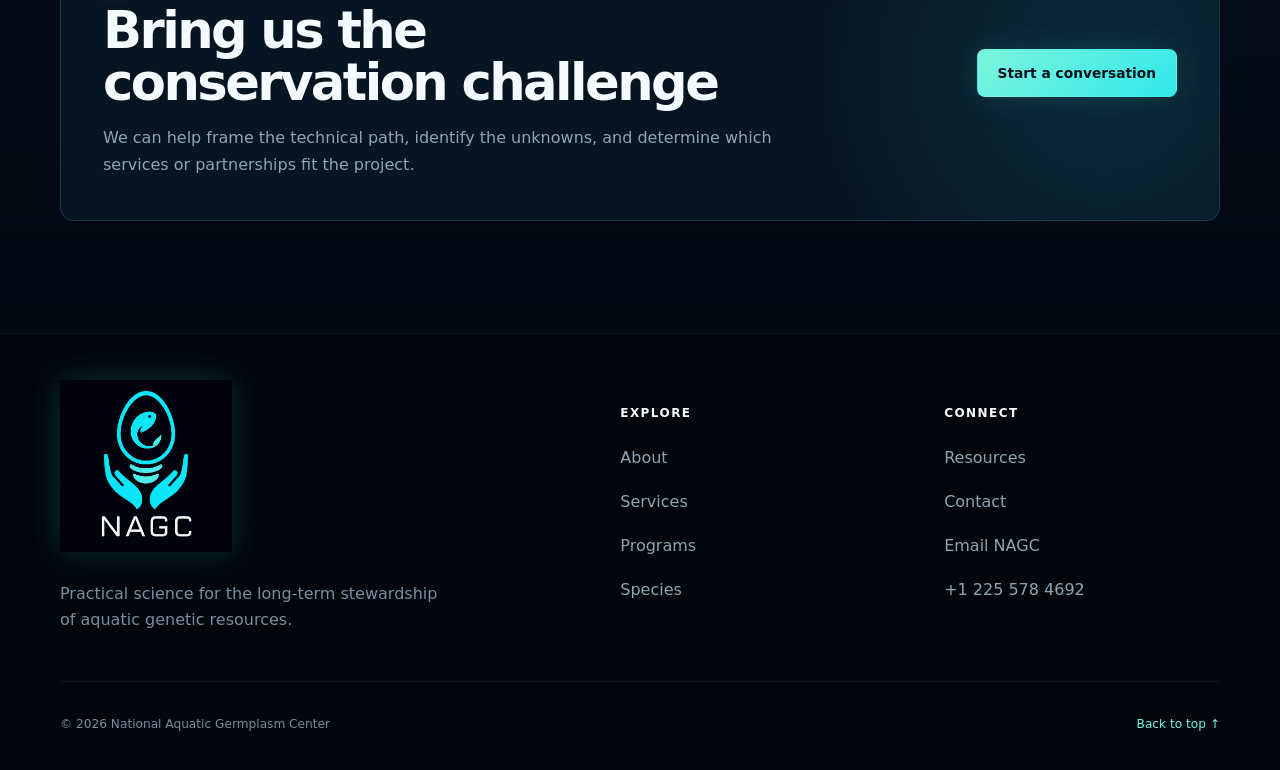
==== commit 8ca0ed79: "Use approved NAGC logo across website" ====
--- a/about.html
+++ b/about.html
@@ -7,12 +7,12 @@
   <meta name="theme-color" content="#020711"><link rel="canonical" href="https://nagc-website.vercel.app/about">
   <meta property="og:type" content="website"><meta property="og:title" content="About NAGC"><meta property="og:description" content="Experience built across species, systems, and borders."><meta property="og:url" content="https://nagc-website.vercel.app/about"><meta property="og:image" content="https://nagc-website.vercel.app/assets/nagc-social-card.jpg">
   <meta name="twitter:card" content="summary_large_image"><meta name="twitter:title" content="About NAGC"><meta name="twitter:description" content="Experience built across species, systems, and borders."><meta name="twitter:image" content="https://nagc-website.vercel.app/assets/nagc-social-card.jpg">
-  <link rel="icon" href="/assets/nagc-mark.svg" type="image/svg+xml"><link rel="stylesheet" href="/styles.css"><script src="/script.js" defer></script>
+  <link rel="icon" href="/assets/nagc-logo-primary-dark.png" type="image/png"><link rel="stylesheet" href="/styles.css"><script src="/script.js" defer></script>
 </head>
 <body id="page-top">
   <a class="skip-link" href="#main">Skip to main content</a>
   <header class="site-header"><div class="shell nav-wrap">
-    <a class="brand" href="/" aria-label="National Aquatic Germplasm Center home"><img src="/assets/nagc-mark.svg" width="44" height="44" alt=""><span><strong>NAGC</strong><small>National Aquatic Germplasm Center</small></span></a>
+    <a class="brand" href="/" aria-label="National Aquatic Germplasm Center home"><img class="brand-logo" src="/assets/nagc-logo-primary-dark.png" width="68" height="68" alt=""></a>
     <button class="nav-toggle" type="button" aria-expanded="false" aria-controls="site-nav"><span class="sr-only">Open navigation</span><span class="nav-lines" aria-hidden="true"><i></i><i></i><i></i></span></button>
     <nav id="site-nav" aria-label="Primary navigation"><a href="/about" aria-current="page">About</a><a href="/services">Services</a><a href="/programs">Programs</a><a href="/species">Species</a><a href="/resources">Resources</a><a class="nav-cta" href="/contact">Start a conversation</a></nav>
   </div></header>
@@ -54,7 +54,7 @@
     </div></section>
   </main>
   <footer><div class="shell footer-grid">
-    <div><a class="brand" href="/"><img src="/assets/nagc-mark.svg" width="44" height="44" alt=""><span><strong>NAGC</strong><small>National Aquatic Germplasm Center</small></span></a><p>Practical science for the long-term stewardship of aquatic genetic resources.</p></div>
+    <div><a class="brand" href="/" aria-label="National Aquatic Germplasm Center home"><img class="brand-logo" src="/assets/nagc-logo-primary-dark.png" width="172" height="172" alt=""></a><p>Practical science for the long-term stewardship of aquatic genetic resources.</p></div>
     <nav class="footer-column" aria-label="Explore"><strong>Explore</strong><a href="/about">About</a><a href="/services">Services</a><a href="/programs">Programs</a><a href="/species">Species</a></nav>
     <nav class="footer-column" aria-label="Connect"><strong>Connect</strong><a href="/resources">Resources</a><a href="/contact">Contact</a><a href="mailto:contact@nationalaquatic.org">Email NAGC</a><a href="tel:+12255784692">+1 225 578 4692</a></nav>
   </div><div class="shell footer-bottom"><span>© <span data-year></span> National Aquatic Germplasm Center</span><a href="#page-top">Back to top ↑</a></div></footer>
--- a/styles.css
+++ b/styles.css
@@ -14,7 +14,7 @@
 .skip-link{position:fixed;z-index:1000;left:16px;top:12px;padding:10px 14px;background:var(--seafoam);color:var(--ink);font-weight:800;border-radius:8px;transform:translateY(-150%)}.skip-link:focus{transform:none}
 a:focus-visible,button:focus-visible,input:focus-visible,select:focus-visible,textarea:focus-visible,summary:focus-visible{outline:3px solid #ffcf66;outline-offset:3px}
 .site-header{position:fixed;inset:0 0 auto;z-index:100;background:rgba(2,7,17,.82);border-bottom:1px solid rgba(73,224,231,.13);box-shadow:0 10px 40px rgba(0,0,0,.2);-webkit-backdrop-filter:blur(18px);backdrop-filter:blur(18px)}
-.nav-wrap{min-height:80px;display:flex;align-items:center;justify-content:space-between;gap:28px}.brand{display:inline-flex;align-items:center;gap:13px;text-decoration:none;color:var(--white)}.brand img{flex:none;filter:drop-shadow(0 0 15px rgba(49,232,236,.22))}.brand span{display:grid;line-height:1.15}.brand strong{font-size:1rem;letter-spacing:.18em}.brand small{color:#91a9b7;font-size:.67rem}
+.nav-wrap{min-height:80px;display:flex;align-items:center;justify-content:space-between;gap:28px}.brand{display:inline-flex;align-items:center;text-decoration:none;color:var(--white)}.brand-logo{display:block;width:68px;height:68px;object-fit:contain;flex:none;filter:drop-shadow(0 0 16px rgba(49,232,236,.2));transition:filter .2s,transform .2s}.brand:hover .brand-logo{filter:drop-shadow(0 0 22px rgba(49,232,236,.3));transform:translateY(-1px)}
 .site-header nav{display:flex;align-items:center;gap:23px}.site-header nav a{position:relative;color:#aebfca;font-size:.82rem;font-weight:680;letter-spacing:.035em;text-decoration:none}.site-header nav a:not(.nav-cta)::after{content:"";position:absolute;left:0;right:100%;bottom:-9px;height:1px;background:var(--aqua);transition:right .2s}.site-header nav a:hover,.site-header nav a[aria-current="page"]{color:var(--white)}.site-header nav a:hover::after,.site-header nav a[aria-current="page"]::after{right:0}
 .site-header .nav-cta{padding:10px 15px;border:1px solid rgba(49,232,236,.38);border-radius:8px;background:rgba(49,232,236,.055);color:var(--aqua)}.site-header .nav-cta:hover,.site-header .nav-cta[aria-current="page"]{border-color:var(--aqua);background:rgba(49,232,236,.12);color:var(--white)}
 .nav-toggle{display:none;place-items:center;width:44px;height:44px;border:1px solid rgba(117,234,214,.3);background:transparent;color:var(--white);border-radius:10px}.nav-lines{display:grid;gap:5px;width:21px}.nav-lines i{display:block;height:2px;border-radius:2px;background:currentColor;transition:transform .2s,opacity .2s}.nav-toggle[aria-expanded="true"] .nav-lines i:first-child{transform:translateY(7px) rotate(45deg)}.nav-toggle[aria-expanded="true"] .nav-lines i:nth-child(2){opacity:0}.nav-toggle[aria-expanded="true"] .nav-lines i:last-child{transform:translateY(-7px) rotate(-45deg)}
@@ -36,9 +36,9 @@
 .filter-row{display:flex;flex-wrap:wrap;justify-content:center;gap:8px;margin-bottom:28px}.filter{min-height:44px;padding:0 18px;border:1px solid rgba(124,208,215,.2);border-radius:999px;color:#95aab6;background:rgba(7,19,33,.7);cursor:pointer;font-size:.72rem;font-weight:760;text-transform:uppercase;letter-spacing:.06em}.filter:hover{border-color:rgba(49,232,236,.38);color:var(--white)}.filter.active{background:var(--aqua);border-color:var(--aqua);color:#021018}.species-grid{display:grid;grid-template-columns:repeat(4,1fr);gap:12px}.species-card{display:flex;min-height:166px;padding:22px;flex-direction:column;justify-content:space-between;border:1px solid var(--line);border-radius:12px;background:linear-gradient(145deg,rgba(13,31,48,.86),rgba(6,17,31,.94))}.species-card h3{margin:0 0 3px;color:var(--white);font-size:.98rem}.species-card em{color:#899fac;font-size:.78rem}.species-card span{align-self:flex-start;padding:4px 8px;border:1px solid rgba(49,232,236,.12);border-radius:5px;color:var(--aqua);background:rgba(49,232,236,.075);font-size:.63rem;font-weight:800;text-transform:uppercase;letter-spacing:.06em}.taxa-band{display:flex;flex-wrap:wrap;gap:9px;margin-top:26px}.taxa-band span{padding:8px 12px;border:1px solid var(--line);border-radius:7px;color:#9bb0bc;background:rgba(49,232,236,.035);font-size:.76rem}
 .checklist{display:grid;gap:13px;margin:26px 0 0;padding:0;list-style:none}.checklist li{position:relative;padding-left:29px;color:#aebfca}.checklist li::before{content:"";position:absolute;left:0;top:.65em;width:10px;height:10px;border:1px solid var(--aqua);border-radius:2px;box-shadow:0 0 12px rgba(49,232,236,.2)}.resource-detail{scroll-margin-top:104px}.resource-detail+.resource-detail{margin-top:70px;padding-top:70px;border-top:1px solid var(--line)}.resource-detail h2{font-size:clamp(2rem,4vw,3.5rem)}.resource-detail .intro{max-width:760px;color:var(--muted)}.faq{display:grid;gap:10px}.faq details{border:1px solid var(--line);border-radius:10px;background:rgba(7,19,33,.7)}.faq summary{padding:20px 24px;color:var(--white);font-weight:750;cursor:pointer}.faq details p{margin:0;padding:0 24px 22px;color:var(--muted)}
 .contact-layout{display:grid;grid-template-columns:.75fr 1.25fr;gap:clamp(46px,8vw,100px);align-items:start}.contact-details{display:grid;gap:12px;margin-top:30px}.contact-details a{display:inline-flex;align-items:center;min-height:44px;color:var(--seafoam);font-weight:720;text-decoration:none}.contact-details a:hover{color:var(--white)}.contact-form{padding:32px;border:1px solid var(--line);border-radius:var(--radius);background:linear-gradient(145deg,rgba(13,31,48,.86),rgba(6,17,31,.94))}.form-grid{display:grid;grid-template-columns:repeat(2,1fr);gap:18px}.field{display:grid;gap:7px}.field.full{grid-column:1/-1}.field label{color:#b8c9d2;font-size:.76rem;font-weight:740}.field input,.field select,.field textarea{width:100%;border:1px solid rgba(112,226,232,.18);border-radius:8px;background:#04101e;color:var(--white);padding:12px 13px}.field textarea{min-height:145px;resize:vertical}.field input::placeholder,.field textarea::placeholder{color:#607987}.form-note{margin:18px 0;color:#879eab;font-size:.76rem}
-footer{padding:70px 0 26px;border-top:1px solid rgba(74,216,225,.1);background:#01050c;color:#78909f}.footer-grid{display:grid;grid-template-columns:1.3fr .7fr .7fr;gap:48px;align-items:start}.footer-grid p{max-width:390px;margin:20px 0 0}.footer-column{display:grid;gap:8px}.footer-column strong{margin-bottom:8px;color:var(--white);font-size:.75rem;text-transform:uppercase;letter-spacing:.12em}.footer-column a{display:inline-flex;align-items:center;min-height:36px;color:#8fa5b3;text-decoration:none}.footer-column a:hover{color:var(--seafoam)}.footer-bottom{display:flex;justify-content:space-between;gap:24px;align-items:center;margin-top:48px;padding-top:22px;border-top:1px solid rgba(255,255,255,.065);font-size:.76rem}.footer-bottom a{display:inline-flex;align-items:center;min-height:40px;color:var(--seafoam);text-decoration:none}
+footer{padding:70px 0 26px;border-top:1px solid rgba(74,216,225,.1);background:#01050c;color:#78909f}.footer-grid{display:grid;grid-template-columns:1.3fr .7fr .7fr;gap:48px;align-items:start}.footer-grid .brand-logo{width:172px;height:172px;margin:-24px 0 -18px}.footer-grid p{max-width:390px;margin:20px 0 0}.footer-column{display:grid;gap:8px}.footer-column strong{margin-bottom:8px;color:var(--white);font-size:.75rem;text-transform:uppercase;letter-spacing:.12em}.footer-column a{display:inline-flex;align-items:center;min-height:36px;color:#8fa5b3;text-decoration:none}.footer-column a:hover{color:var(--seafoam)}.footer-bottom{display:flex;justify-content:space-between;gap:24px;align-items:center;margin-top:48px;padding-top:22px;border-top:1px solid rgba(255,255,255,.065);font-size:.76rem}.footer-bottom a{display:inline-flex;align-items:center;min-height:40px;color:var(--seafoam);text-decoration:none}
 @keyframes orbit-spin{to{transform:rotate(360deg)}}
 @media(max-width:1040px){.site-header nav{gap:16px}.site-header nav a{font-size:.76rem}.card-grid.four,.species-grid{grid-template-columns:repeat(2,1fr)}.pathway{grid-template-columns:repeat(2,1fr)}.program-feature{grid-template-columns:70px 1fr}.program-feature>:last-child{grid-column:2}}
 @media(max-width:900px){.site-header nav{display:none;position:absolute;top:80px;left:0;right:0;padding:24px 20px 32px;background:rgba(2,7,17,.98);border-bottom:1px solid rgba(117,234,214,.2);flex-direction:column;align-items:stretch;gap:2px}.site-header nav.open{display:flex}.site-header nav a{padding:12px;font-size:.9rem}.site-header nav a::after{display:none}.nav-toggle{display:grid}.impact-strip .shell{grid-template-columns:repeat(2,1fr)}.impact-strip span:nth-child(n+3){border-top:1px solid rgba(72,217,226,.1)}.split,.split.wide-left,.link-panel,.contact-layout{grid-template-columns:1fr}.card-grid,.card-grid.two{grid-template-columns:1fr 1fr}.link-panel .button-row{justify-content:flex-start}.service-index{grid-template-columns:1fr}.service-nav{position:static;grid-template-columns:repeat(5,max-content);overflow-x:auto;padding-bottom:8px}.service-nav a{border-left:0;border-bottom:2px solid rgba(49,232,236,.15);white-space:nowrap}.service-group header{grid-template-columns:1fr;align-items:start}.scope-list{grid-template-columns:1fr 1fr}.footer-grid{grid-template-columns:1fr 1fr}.footer-grid>:first-child{grid-column:1/-1}}
-@media(max-width:620px){.shell,.narrow{width:min(100% - 28px,1160px)}.brand small{max-width:190px}.home-hero{height:auto;min-height:720px;padding:148px 0 100px;background-position:63% center}.hero-content{padding-top:0}.home-hero h1,.page-hero h1{font-size:clamp(2.75rem,12vw,4.5rem)}.hero-copy{font-size:1rem}.scroll-cue,.hero-orbit{display:none}.page-hero{min-height:470px;padding:138px 0 72px}.impact-strip span{min-height:70px;padding:10px 13px;gap:9px}.impact-strip strong{font-size:1.45rem}.impact-strip small{font-size:.58rem;letter-spacing:.07em}.section{padding:82px 0}.section-heading{margin-bottom:38px}.section h2{font-size:clamp(2.2rem,10vw,3.5rem)}.card-grid,.card-grid.two,.card-grid.four,.price-grid,.species-grid,.form-grid,.footer-grid{grid-template-columns:1fr}.pathway{grid-template-columns:1fr}.pathway article{min-height:0}.pathway b{margin-bottom:28px}.link-panel{padding:28px}.service-group{padding:24px}.scope-list{grid-template-columns:1fr}.program-feature{grid-template-columns:1fr;padding:26px}.program-feature>:last-child{grid-column:auto}.contact-form{padding:22px}.footer-grid>:first-child{grid-column:auto}.footer-bottom{flex-direction:column;align-items:flex-start}}
+@media(max-width:620px){.shell,.narrow{width:min(100% - 28px,1160px)}.site-header .brand-logo{width:60px;height:60px}.footer-grid .brand-logo{width:156px;height:156px}.home-hero{height:auto;min-height:720px;padding:148px 0 100px;background-position:63% center}.hero-content{padding-top:0}.home-hero h1,.page-hero h1{font-size:clamp(2.75rem,12vw,4.5rem)}.hero-copy{font-size:1rem}.scroll-cue,.hero-orbit{display:none}.page-hero{min-height:470px;padding:138px 0 72px}.impact-strip span{min-height:70px;padding:10px 13px;gap:9px}.impact-strip strong{font-size:1.45rem}.impact-strip small{font-size:.58rem;letter-spacing:.07em}.section{padding:82px 0}.section-heading{margin-bottom:38px}.section h2{font-size:clamp(2.2rem,10vw,3.5rem)}.card-grid,.card-grid.two,.card-grid.four,.price-grid,.species-grid,.form-grid,.footer-grid{grid-template-columns:1fr}.pathway{grid-template-columns:1fr}.pathway article{min-height:0}.pathway b{margin-bottom:28px}.link-panel{padding:28px}.service-group{padding:24px}.scope-list{grid-template-columns:1fr}.program-feature{grid-template-columns:1fr;padding:26px}.program-feature>:last-child{grid-column:auto}.contact-form{padding:22px}.footer-grid>:first-child{grid-column:auto}.footer-bottom{flex-direction:column;align-items:flex-start}}
 @media(prefers-reduced-motion:reduce){html{scroll-behavior:auto}*,*::before,*::after{animation-duration:.01ms!important;animation-iteration-count:1!important;transition-duration:.01ms!important}}
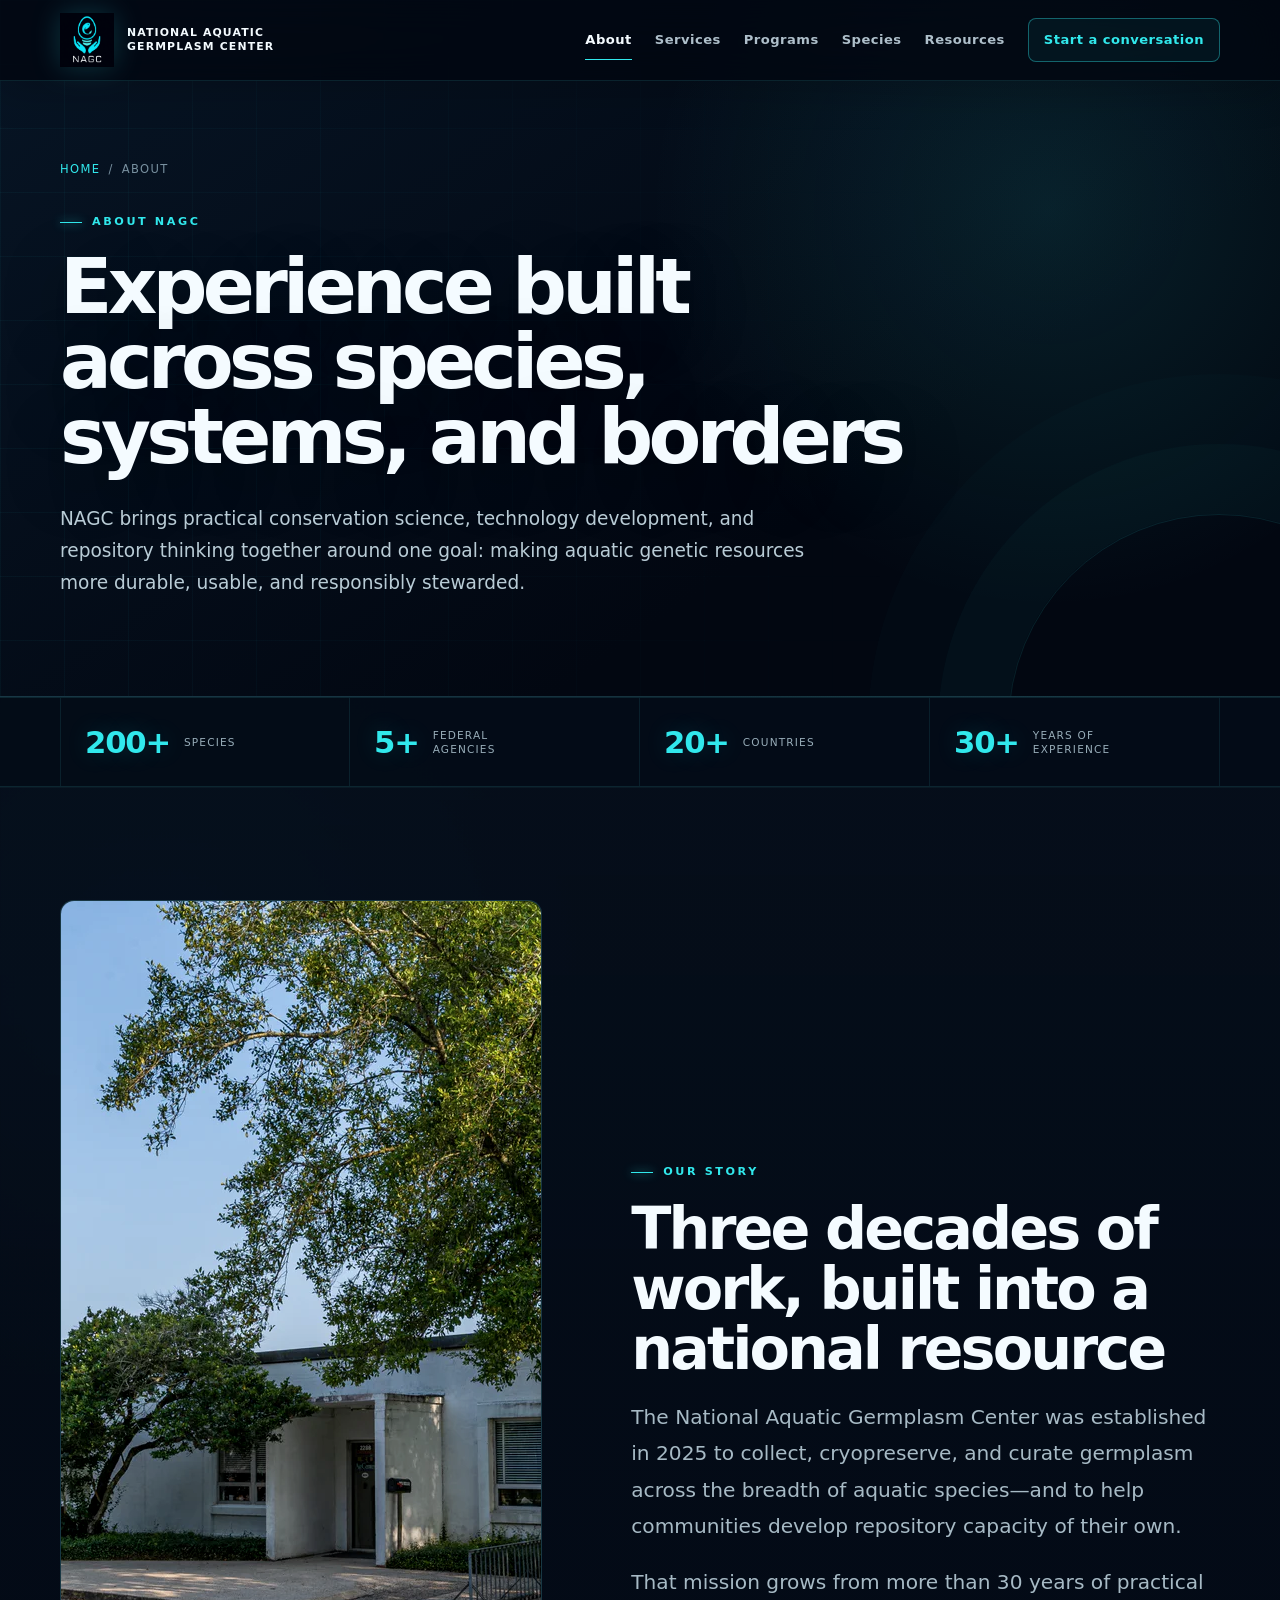
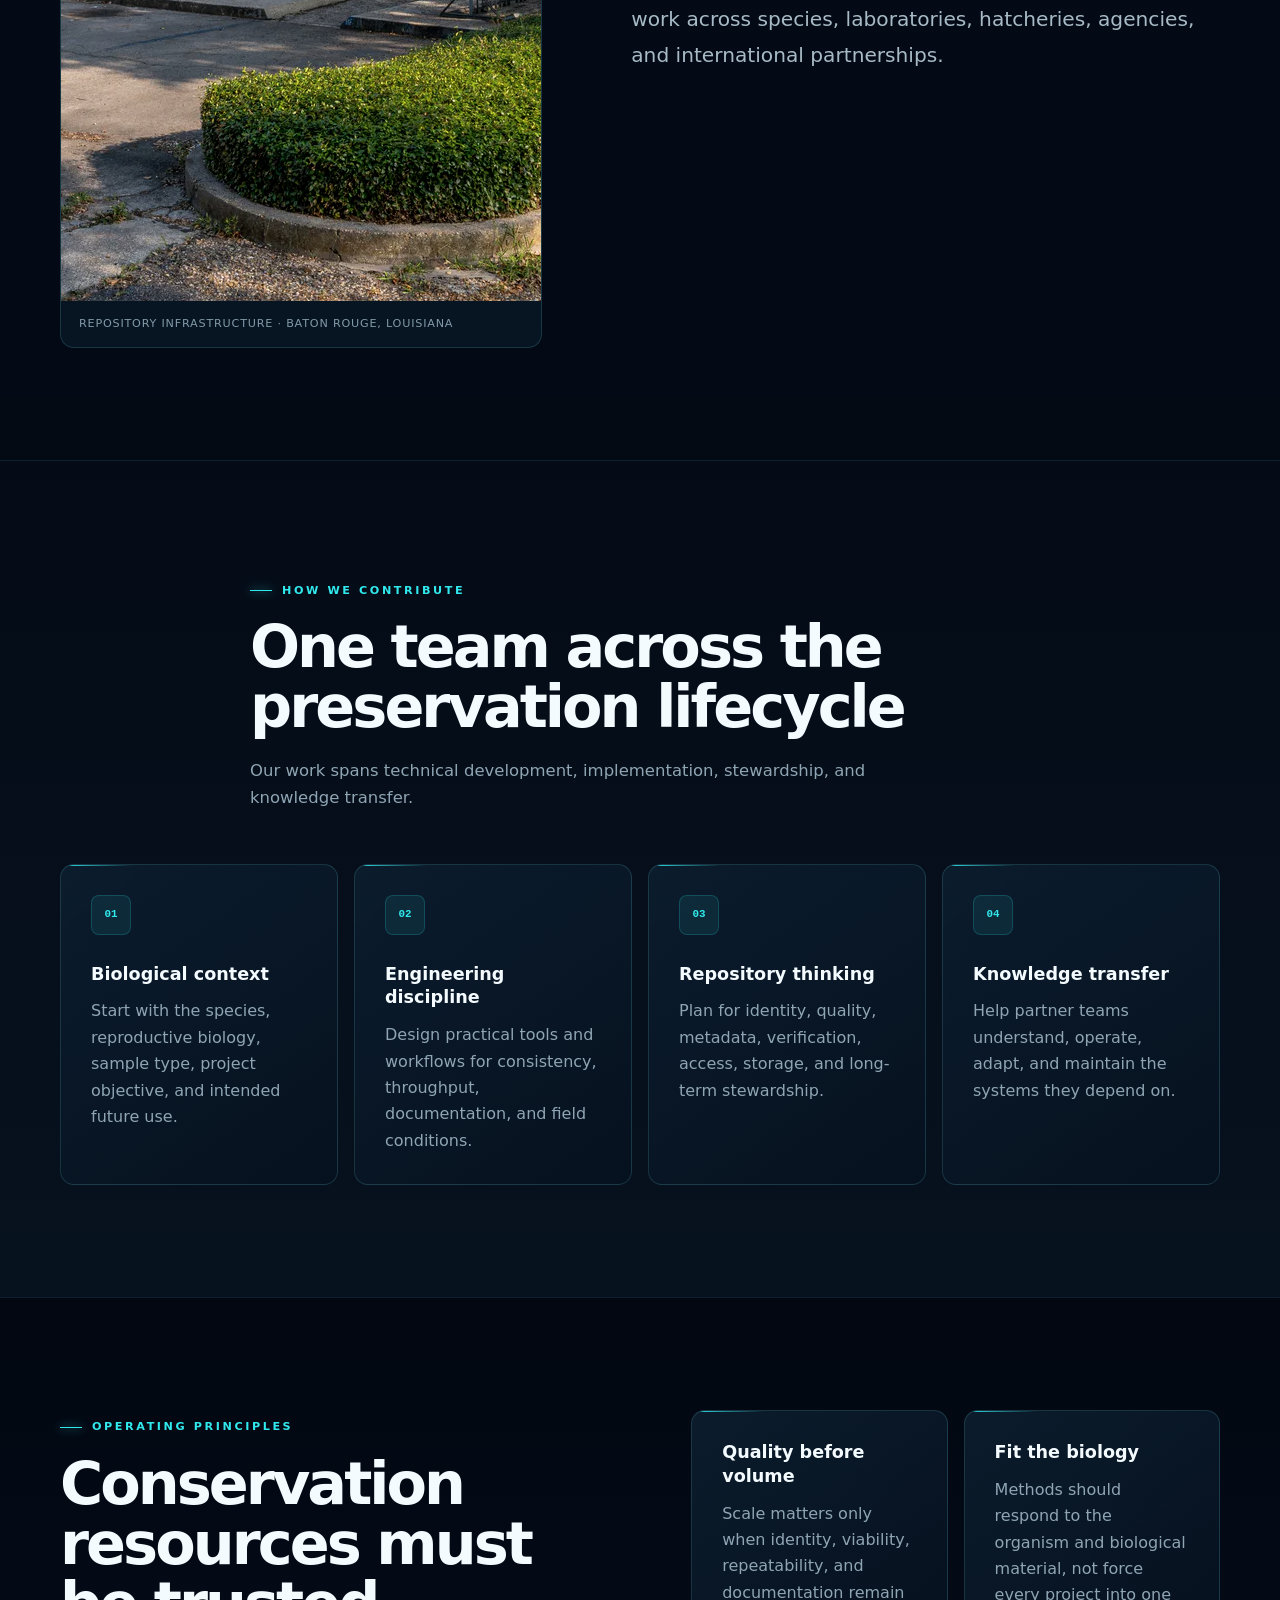
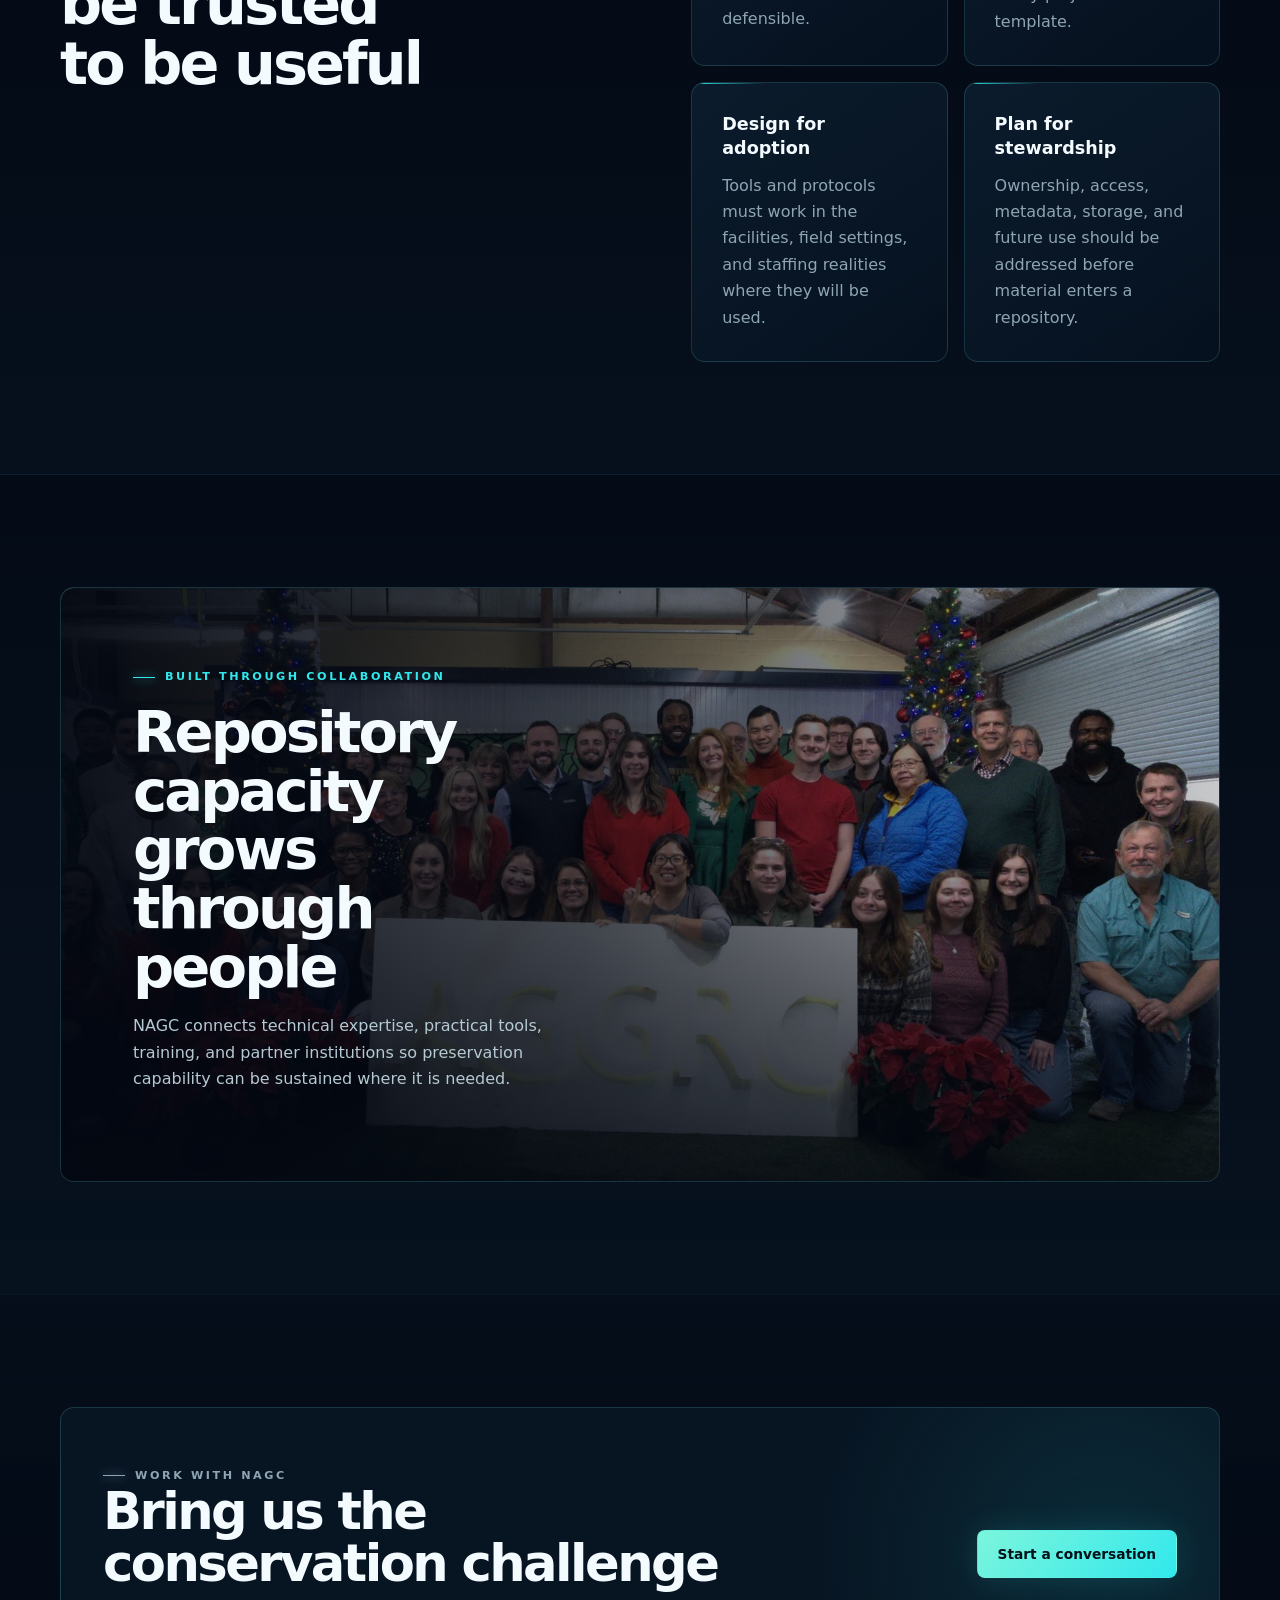
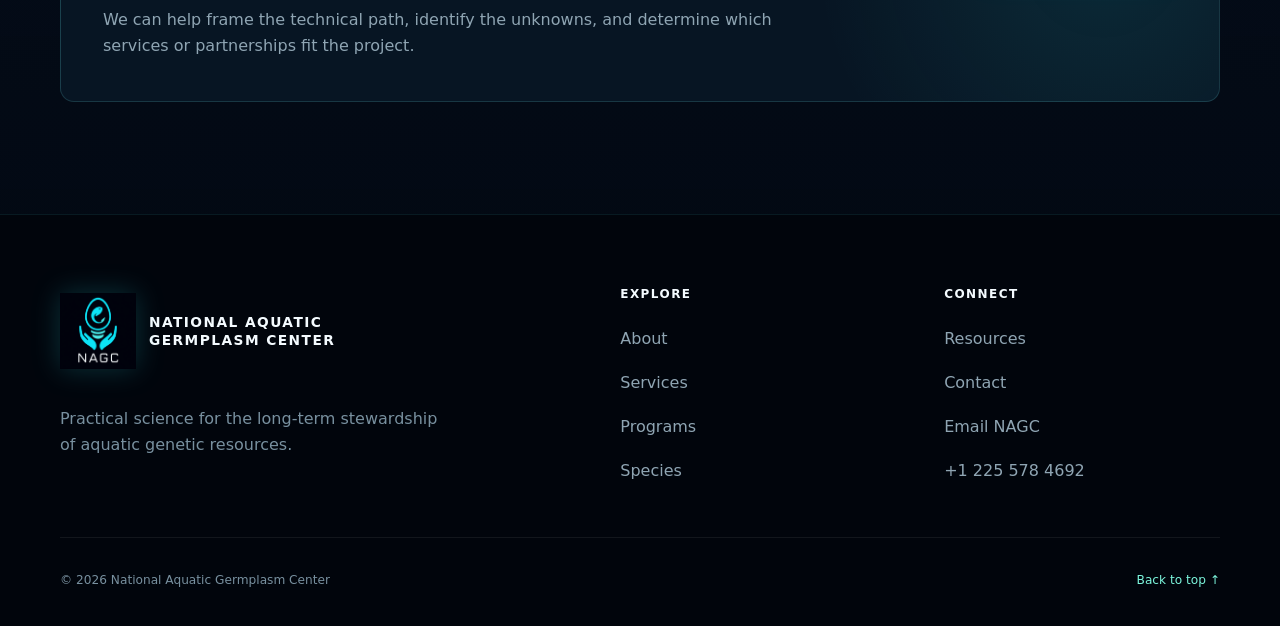
==== commit 63006a32: "Integrate original NAGC media and institutional story" ====
--- a/about.html
+++ b/about.html
@@ -24,9 +24,9 @@
     </div></section>
     <div class="impact-strip" aria-label="NAGC team experience"><div class="shell"><span><strong>200+</strong><small>Species</small></span><span><strong>5+</strong><small>Federal agencies</small></span><span><strong>20+</strong><small>Countries</small></span><span><strong>30+</strong><small>Years of experience</small></span></div></div>
 
-    <section class="section"><div class="shell split wide-left">
-      <div><p class="eyebrow">Our purpose</p><h2>Build preservation capacity that lasts beyond one project</h2></div>
-      <div class="lede"><p>Aquatic germplasm conservation requires more than a freezing protocol. It depends on biological understanding, repeatable collection and processing, defensible quality control, complete metadata, appropriate storage, and people who can sustain the work.</p><p>NAGC helps partners connect those pieces into a practical system.</p></div>
+    <section class="section"><div class="shell story-feature">
+      <figure><img src="/assets/media/facility.webp" width="1600" height="1000" loading="lazy" alt="Aquatic Germplasm and Genetic Resources Center facility"><figcaption>Repository infrastructure · Baton Rouge, Louisiana</figcaption></figure>
+      <div><p class="eyebrow">Our story</p><h2>Three decades of work, built into a national resource</h2><div class="lede"><p>The National Aquatic Germplasm Center was established in 2025 to collect, cryopreserve, and curate germplasm across the breadth of aquatic species—and to help communities develop repository capacity of their own.</p><p>That mission grows from more than 30 years of practical work across species, laboratories, hatcheries, agencies, and international partnerships.</p></div></div>
     </div></section>
 
     <section class="section alt"><div class="shell section-heading"><p class="eyebrow">How we contribute</p><h2>One team across the preservation lifecycle</h2><p>Our work spans technical development, implementation, stewardship, and knowledge transfer.</p></div>
@@ -48,6 +48,11 @@
       </div>
     </div></section>
 
+    <section class="section alt"><div class="shell team-panel">
+      <img src="/assets/media/team.webp" width="1800" height="1000" loading="lazy" alt="Aquatic germplasm professionals and collaborators gathered at the AGGRC">
+      <div class="team-panel-copy"><p class="eyebrow">Built through collaboration</p><h2>Repository capacity grows through people</h2><p>NAGC connects technical expertise, practical tools, training, and partner institutions so preservation capability can be sustained where it is needed.</p></div>
+    </div></section>
+
     <section class="section"><div class="shell link-panel">
       <div><p class="eyebrow">Work with NAGC</p><h2>Bring us the conservation challenge</h2><p>We can help frame the technical path, identify the unknowns, and determine which services or partnerships fit the project.</p></div>
       <div class="button-row"><a class="button primary" href="/contact">Start a conversation</a></div>
--- a/styles.css
+++ b/styles.css
@@ -14,7 +14,7 @@
 .skip-link{position:fixed;z-index:1000;left:16px;top:12px;padding:10px 14px;background:var(--seafoam);color:var(--ink);font-weight:800;border-radius:8px;transform:translateY(-150%)}.skip-link:focus{transform:none}
 a:focus-visible,button:focus-visible,input:focus-visible,select:focus-visible,textarea:focus-visible,summary:focus-visible{outline:3px solid #ffcf66;outline-offset:3px}
 .site-header{position:fixed;inset:0 0 auto;z-index:100;background:rgba(2,7,17,.82);border-bottom:1px solid rgba(73,224,231,.13);box-shadow:0 10px 40px rgba(0,0,0,.2);-webkit-backdrop-filter:blur(18px);backdrop-filter:blur(18px)}
-.nav-wrap{min-height:80px;display:flex;align-items:center;justify-content:space-between;gap:28px}.brand{display:inline-flex;align-items:center;text-decoration:none;color:var(--white)}.brand-logo{display:block;width:68px;height:68px;object-fit:contain;flex:none;filter:drop-shadow(0 0 16px rgba(49,232,236,.2));transition:filter .2s,transform .2s}.brand:hover .brand-logo{filter:drop-shadow(0 0 22px rgba(49,232,236,.3));transform:translateY(-1px)}
+.nav-wrap{min-height:80px;display:flex;align-items:center;justify-content:space-between;gap:28px}.brand{display:inline-flex;align-items:center;gap:13px;text-decoration:none;color:var(--white)}.brand-symbol,.brand-logo{display:block;width:54px;height:66px;object-fit:contain;flex:none;filter:drop-shadow(0 0 14px rgba(49,232,236,.2));transition:filter .2s,transform .2s}.brand:hover .brand-symbol,.brand:hover .brand-logo{filter:drop-shadow(0 0 20px rgba(49,232,236,.3));transform:translateY(-1px)}.brand-name,.brand:has(.brand-logo)::after{max-width:190px;color:var(--white);font-size:.68rem;font-weight:760;line-height:1.28;letter-spacing:.105em;text-transform:uppercase}.brand:has(.brand-logo)::after{content:"National Aquatic\A Germplasm Center";white-space:pre}
 .site-header nav{display:flex;align-items:center;gap:23px}.site-header nav a{position:relative;color:#aebfca;font-size:.82rem;font-weight:680;letter-spacing:.035em;text-decoration:none}.site-header nav a:not(.nav-cta)::after{content:"";position:absolute;left:0;right:100%;bottom:-9px;height:1px;background:var(--aqua);transition:right .2s}.site-header nav a:hover,.site-header nav a[aria-current="page"]{color:var(--white)}.site-header nav a:hover::after,.site-header nav a[aria-current="page"]::after{right:0}
 .site-header .nav-cta{padding:10px 15px;border:1px solid rgba(49,232,236,.38);border-radius:8px;background:rgba(49,232,236,.055);color:var(--aqua)}.site-header .nav-cta:hover,.site-header .nav-cta[aria-current="page"]{border-color:var(--aqua);background:rgba(49,232,236,.12);color:var(--white)}
 .nav-toggle{display:none;place-items:center;width:44px;height:44px;border:1px solid rgba(117,234,214,.3);background:transparent;color:var(--white);border-radius:10px}.nav-lines{display:grid;gap:5px;width:21px}.nav-lines i{display:block;height:2px;border-radius:2px;background:currentColor;transition:transform .2s,opacity .2s}.nav-toggle[aria-expanded="true"] .nav-lines i:first-child{transform:translateY(7px) rotate(45deg)}.nav-toggle[aria-expanded="true"] .nav-lines i:nth-child(2){opacity:0}.nav-toggle[aria-expanded="true"] .nav-lines i:last-child{transform:translateY(-7px) rotate(-45deg)}
@@ -36,9 +36,15 @@
 .filter-row{display:flex;flex-wrap:wrap;justify-content:center;gap:8px;margin-bottom:28px}.filter{min-height:44px;padding:0 18px;border:1px solid rgba(124,208,215,.2);border-radius:999px;color:#95aab6;background:rgba(7,19,33,.7);cursor:pointer;font-size:.72rem;font-weight:760;text-transform:uppercase;letter-spacing:.06em}.filter:hover{border-color:rgba(49,232,236,.38);color:var(--white)}.filter.active{background:var(--aqua);border-color:var(--aqua);color:#021018}.species-grid{display:grid;grid-template-columns:repeat(4,1fr);gap:12px}.species-card{display:flex;min-height:166px;padding:22px;flex-direction:column;justify-content:space-between;border:1px solid var(--line);border-radius:12px;background:linear-gradient(145deg,rgba(13,31,48,.86),rgba(6,17,31,.94))}.species-card h3{margin:0 0 3px;color:var(--white);font-size:.98rem}.species-card em{color:#899fac;font-size:.78rem}.species-card span{align-self:flex-start;padding:4px 8px;border:1px solid rgba(49,232,236,.12);border-radius:5px;color:var(--aqua);background:rgba(49,232,236,.075);font-size:.63rem;font-weight:800;text-transform:uppercase;letter-spacing:.06em}.taxa-band{display:flex;flex-wrap:wrap;gap:9px;margin-top:26px}.taxa-band span{padding:8px 12px;border:1px solid var(--line);border-radius:7px;color:#9bb0bc;background:rgba(49,232,236,.035);font-size:.76rem}
 .checklist{display:grid;gap:13px;margin:26px 0 0;padding:0;list-style:none}.checklist li{position:relative;padding-left:29px;color:#aebfca}.checklist li::before{content:"";position:absolute;left:0;top:.65em;width:10px;height:10px;border:1px solid var(--aqua);border-radius:2px;box-shadow:0 0 12px rgba(49,232,236,.2)}.resource-detail{scroll-margin-top:104px}.resource-detail+.resource-detail{margin-top:70px;padding-top:70px;border-top:1px solid var(--line)}.resource-detail h2{font-size:clamp(2rem,4vw,3.5rem)}.resource-detail .intro{max-width:760px;color:var(--muted)}.faq{display:grid;gap:10px}.faq details{border:1px solid var(--line);border-radius:10px;background:rgba(7,19,33,.7)}.faq summary{padding:20px 24px;color:var(--white);font-weight:750;cursor:pointer}.faq details p{margin:0;padding:0 24px 22px;color:var(--muted)}
 .contact-layout{display:grid;grid-template-columns:.75fr 1.25fr;gap:clamp(46px,8vw,100px);align-items:start}.contact-details{display:grid;gap:12px;margin-top:30px}.contact-details a{display:inline-flex;align-items:center;min-height:44px;color:var(--seafoam);font-weight:720;text-decoration:none}.contact-details a:hover{color:var(--white)}.contact-form{padding:32px;border:1px solid var(--line);border-radius:var(--radius);background:linear-gradient(145deg,rgba(13,31,48,.86),rgba(6,17,31,.94))}.form-grid{display:grid;grid-template-columns:repeat(2,1fr);gap:18px}.field{display:grid;gap:7px}.field.full{grid-column:1/-1}.field label{color:#b8c9d2;font-size:.76rem;font-weight:740}.field input,.field select,.field textarea{width:100%;border:1px solid rgba(112,226,232,.18);border-radius:8px;background:#04101e;color:var(--white);padding:12px 13px}.field textarea{min-height:145px;resize:vertical}.field input::placeholder,.field textarea::placeholder{color:#607987}.form-note{margin:18px 0;color:#879eab;font-size:.76rem}
-footer{padding:70px 0 26px;border-top:1px solid rgba(74,216,225,.1);background:#01050c;color:#78909f}.footer-grid{display:grid;grid-template-columns:1.3fr .7fr .7fr;gap:48px;align-items:start}.footer-grid .brand-logo{width:172px;height:172px;margin:-24px 0 -18px}.footer-grid p{max-width:390px;margin:20px 0 0}.footer-column{display:grid;gap:8px}.footer-column strong{margin-bottom:8px;color:var(--white);font-size:.75rem;text-transform:uppercase;letter-spacing:.12em}.footer-column a{display:inline-flex;align-items:center;min-height:36px;color:#8fa5b3;text-decoration:none}.footer-column a:hover{color:var(--seafoam)}.footer-bottom{display:flex;justify-content:space-between;gap:24px;align-items:center;margin-top:48px;padding-top:22px;border-top:1px solid rgba(255,255,255,.065);font-size:.76rem}.footer-bottom a{display:inline-flex;align-items:center;min-height:40px;color:var(--seafoam);text-decoration:none}
+footer{padding:70px 0 26px;border-top:1px solid rgba(74,216,225,.1);background:#01050c;color:#78909f}.footer-grid{display:grid;grid-template-columns:1.3fr .7fr .7fr;gap:48px;align-items:start}.footer-grid .brand-symbol,.footer-grid .brand-logo{width:76px;height:92px}.footer-grid .brand-name,.footer-grid .brand:has(.brand-logo)::after{max-width:240px;font-size:.86rem;line-height:1.35}.footer-grid p{max-width:390px;margin:20px 0 0}.footer-column{display:grid;gap:8px}.footer-column strong{margin-bottom:8px;color:var(--white);font-size:.75rem;text-transform:uppercase;letter-spacing:.12em}.footer-column a{display:inline-flex;align-items:center;min-height:36px;color:#8fa5b3;text-decoration:none}.footer-column a:hover{color:var(--seafoam)}.footer-bottom{display:flex;justify-content:space-between;gap:24px;align-items:center;margin-top:48px;padding-top:22px;border-top:1px solid rgba(255,255,255,.065);font-size:.76rem}.footer-bottom a{display:inline-flex;align-items:center;min-height:40px;color:var(--seafoam);text-decoration:none}
+.media-feature{display:grid;grid-template-columns:1.12fr .88fr;overflow:hidden;border:1px solid var(--line);border-radius:var(--radius);background:#06111f}.media-feature figure{position:relative;min-height:520px;margin:0;overflow:hidden}.media-feature figure::after{content:"";position:absolute;inset:0;background:linear-gradient(90deg,transparent 58%,#06111f),linear-gradient(0deg,rgba(2,7,17,.48),transparent 45%)}.media-feature figure img{width:100%;height:100%;object-fit:cover}.media-feature figcaption{position:absolute;z-index:1;left:24px;bottom:19px;color:#d5e7ef;font-size:.7rem;letter-spacing:.08em;text-transform:uppercase}.media-feature-copy{display:flex;flex-direction:column;justify-content:center;padding:clamp(34px,5vw,70px)}.media-feature-copy h2{font-size:clamp(2.2rem,4.2vw,4.2rem)}.media-feature-copy>p{color:var(--muted)}.focus-list{display:flex;flex-wrap:wrap;gap:8px;margin-top:24px}.focus-list span{padding:7px 10px;border:1px solid rgba(49,232,236,.18);border-radius:6px;color:var(--seafoam);background:rgba(49,232,236,.045);font-size:.67rem;font-weight:760;text-transform:uppercase;letter-spacing:.07em}
+.practice-grid{display:grid;grid-template-columns:repeat(4,1fr);gap:14px}.practice-card{position:relative;min-height:320px;overflow:hidden;border:1px solid var(--line);border-radius:12px;background:#06111f}.practice-card img{width:100%;height:100%;object-fit:cover;transition:transform .45s}.practice-card:hover img{transform:scale(1.035)}.practice-card::after{content:"";position:absolute;inset:35% 0 0;background:linear-gradient(transparent,rgba(2,7,17,.96))}.practice-card div{position:absolute;z-index:1;inset:auto 22px 20px}.practice-card span{color:var(--aqua);font:700 .63rem/1 ui-monospace,SFMono-Regular,Consolas,monospace;letter-spacing:.08em}.practice-card h3{margin:9px 0 0;color:var(--white);font-size:1rem}.practice-note{max-width:700px;margin:24px 0 0;color:var(--muted)}
+.story-feature{display:grid;grid-template-columns:.9fr 1.1fr;gap:clamp(38px,7vw,92px);align-items:center}.story-feature figure{position:relative;margin:0;overflow:hidden;border:1px solid var(--line);border-radius:var(--radius);background:#071523}.story-feature img{width:100%;aspect-ratio:8/5;object-fit:cover;filter:saturate(.82) contrast(1.04)}.story-feature figcaption{padding:14px 18px;color:#8299a7;font-size:.7rem;letter-spacing:.07em;text-transform:uppercase}.team-panel{position:relative;min-height:480px;display:flex;align-items:end;overflow:hidden;border:1px solid var(--line);border-radius:var(--radius);background:#06111f}.team-panel img{position:absolute;inset:0;width:100%;height:100%;object-fit:cover}.team-panel::after{content:"";position:absolute;inset:0;background:linear-gradient(90deg,rgba(2,7,17,.96),rgba(2,7,17,.7) 45%,rgba(2,7,17,.22)),linear-gradient(0deg,rgba(2,7,17,.74),transparent 55%)}.team-panel-copy{position:relative;z-index:1;max-width:580px;padding:clamp(32px,6vw,72px)}.team-panel-copy h2{font-size:clamp(2.2rem,4.5vw,4.4rem)}.team-panel-copy p:last-child{color:#b5c9d3}
+.partner-band{padding:44px 0;border-block:1px solid rgba(72,217,226,.1);background:#040d19}.partner-band .eyebrow{margin-bottom:24px}.partner-logos{display:grid;grid-template-columns:repeat(4,1fr);gap:10px}.partner-logo{min-height:108px;display:grid;place-items:center;padding:18px;border:1px solid rgba(112,226,232,.1);border-radius:10px;background:rgba(255,255,255,.025)}.partner-logo img{max-width:100%;max-height:62px;width:auto;filter:saturate(.75);opacity:.9}
 @keyframes orbit-spin{to{transform:rotate(360deg)}}
 @media(max-width:1040px){.site-header nav{gap:16px}.site-header nav a{font-size:.76rem}.card-grid.four,.species-grid{grid-template-columns:repeat(2,1fr)}.pathway{grid-template-columns:repeat(2,1fr)}.program-feature{grid-template-columns:70px 1fr}.program-feature>:last-child{grid-column:2}}
 @media(max-width:900px){.site-header nav{display:none;position:absolute;top:80px;left:0;right:0;padding:24px 20px 32px;background:rgba(2,7,17,.98);border-bottom:1px solid rgba(117,234,214,.2);flex-direction:column;align-items:stretch;gap:2px}.site-header nav.open{display:flex}.site-header nav a{padding:12px;font-size:.9rem}.site-header nav a::after{display:none}.nav-toggle{display:grid}.impact-strip .shell{grid-template-columns:repeat(2,1fr)}.impact-strip span:nth-child(n+3){border-top:1px solid rgba(72,217,226,.1)}.split,.split.wide-left,.link-panel,.contact-layout{grid-template-columns:1fr}.card-grid,.card-grid.two{grid-template-columns:1fr 1fr}.link-panel .button-row{justify-content:flex-start}.service-index{grid-template-columns:1fr}.service-nav{position:static;grid-template-columns:repeat(5,max-content);overflow-x:auto;padding-bottom:8px}.service-nav a{border-left:0;border-bottom:2px solid rgba(49,232,236,.15);white-space:nowrap}.service-group header{grid-template-columns:1fr;align-items:start}.scope-list{grid-template-columns:1fr 1fr}.footer-grid{grid-template-columns:1fr 1fr}.footer-grid>:first-child{grid-column:1/-1}}
-@media(max-width:620px){.shell,.narrow{width:min(100% - 28px,1160px)}.site-header .brand-logo{width:60px;height:60px}.footer-grid .brand-logo{width:156px;height:156px}.home-hero{height:auto;min-height:720px;padding:148px 0 100px;background-position:63% center}.hero-content{padding-top:0}.home-hero h1,.page-hero h1{font-size:clamp(2.75rem,12vw,4.5rem)}.hero-copy{font-size:1rem}.scroll-cue,.hero-orbit{display:none}.page-hero{min-height:470px;padding:138px 0 72px}.impact-strip span{min-height:70px;padding:10px 13px;gap:9px}.impact-strip strong{font-size:1.45rem}.impact-strip small{font-size:.58rem;letter-spacing:.07em}.section{padding:82px 0}.section-heading{margin-bottom:38px}.section h2{font-size:clamp(2.2rem,10vw,3.5rem)}.card-grid,.card-grid.two,.card-grid.four,.price-grid,.species-grid,.form-grid,.footer-grid{grid-template-columns:1fr}.pathway{grid-template-columns:1fr}.pathway article{min-height:0}.pathway b{margin-bottom:28px}.link-panel{padding:28px}.service-group{padding:24px}.scope-list{grid-template-columns:1fr}.program-feature{grid-template-columns:1fr;padding:26px}.program-feature>:last-child{grid-column:auto}.contact-form{padding:22px}.footer-grid>:first-child{grid-column:auto}.footer-bottom{flex-direction:column;align-items:flex-start}}
+@media(max-width:620px){.shell,.narrow{width:min(100% - 28px,1160px)}.site-header .brand{gap:9px}.site-header .brand-symbol,.site-header .brand-logo{width:44px;height:56px}.site-header .brand-name,.site-header .brand:has(.brand-logo)::after{max-width:145px;font-size:.56rem;letter-spacing:.075em}.footer-grid .brand-symbol,.footer-grid .brand-logo{width:68px;height:82px}.home-hero{height:auto;min-height:720px;padding:148px 0 100px;background-position:63% center}.hero-content{padding-top:0}.home-hero h1,.page-hero h1{font-size:clamp(2.75rem,12vw,4.5rem)}.hero-copy{font-size:1rem}.scroll-cue,.hero-orbit{display:none}.page-hero{min-height:470px;padding:138px 0 72px}.impact-strip span{min-height:70px;padding:10px 13px;gap:9px}.impact-strip strong{font-size:1.45rem}.impact-strip small{font-size:.58rem;letter-spacing:.07em}.section{padding:82px 0}.section-heading{margin-bottom:38px}.section h2{font-size:clamp(2.2rem,10vw,3.5rem)}.card-grid,.card-grid.two,.card-grid.four,.price-grid,.species-grid,.form-grid,.footer-grid{grid-template-columns:1fr}.pathway{grid-template-columns:1fr}.pathway article{min-height:0}.pathway b{margin-bottom:28px}.link-panel{padding:28px}.service-group{padding:24px}.scope-list{grid-template-columns:1fr}.program-feature{grid-template-columns:1fr;padding:26px}.program-feature>:last-child{grid-column:auto}.contact-form{padding:22px}.footer-grid>:first-child{grid-column:auto}.footer-bottom{flex-direction:column;align-items:flex-start}}
+@media(max-width:900px){.media-feature,.story-feature{grid-template-columns:1fr}.media-feature figure{min-height:420px}.media-feature figure::after{background:linear-gradient(0deg,#06111f,transparent 46%)}.practice-grid{grid-template-columns:repeat(2,1fr)}.partner-logos{grid-template-columns:repeat(2,1fr)}}
+@media(max-width:620px){.media-feature figure{min-height:330px}.media-feature-copy{padding:30px 24px}.practice-grid{grid-template-columns:1fr}.practice-card{min-height:290px}.team-panel{min-height:540px}.team-panel::after{background:linear-gradient(0deg,rgba(2,7,17,.96),rgba(2,7,17,.22) 78%)}.partner-logos{grid-template-columns:1fr 1fr}.partner-logo{min-height:92px;padding:13px}.partner-logo img{max-height:48px}}
 @media(prefers-reduced-motion:reduce){html{scroll-behavior:auto}*,*::before,*::after{animation-duration:.01ms!important;animation-iteration-count:1!important;transition-duration:.01ms!important}}
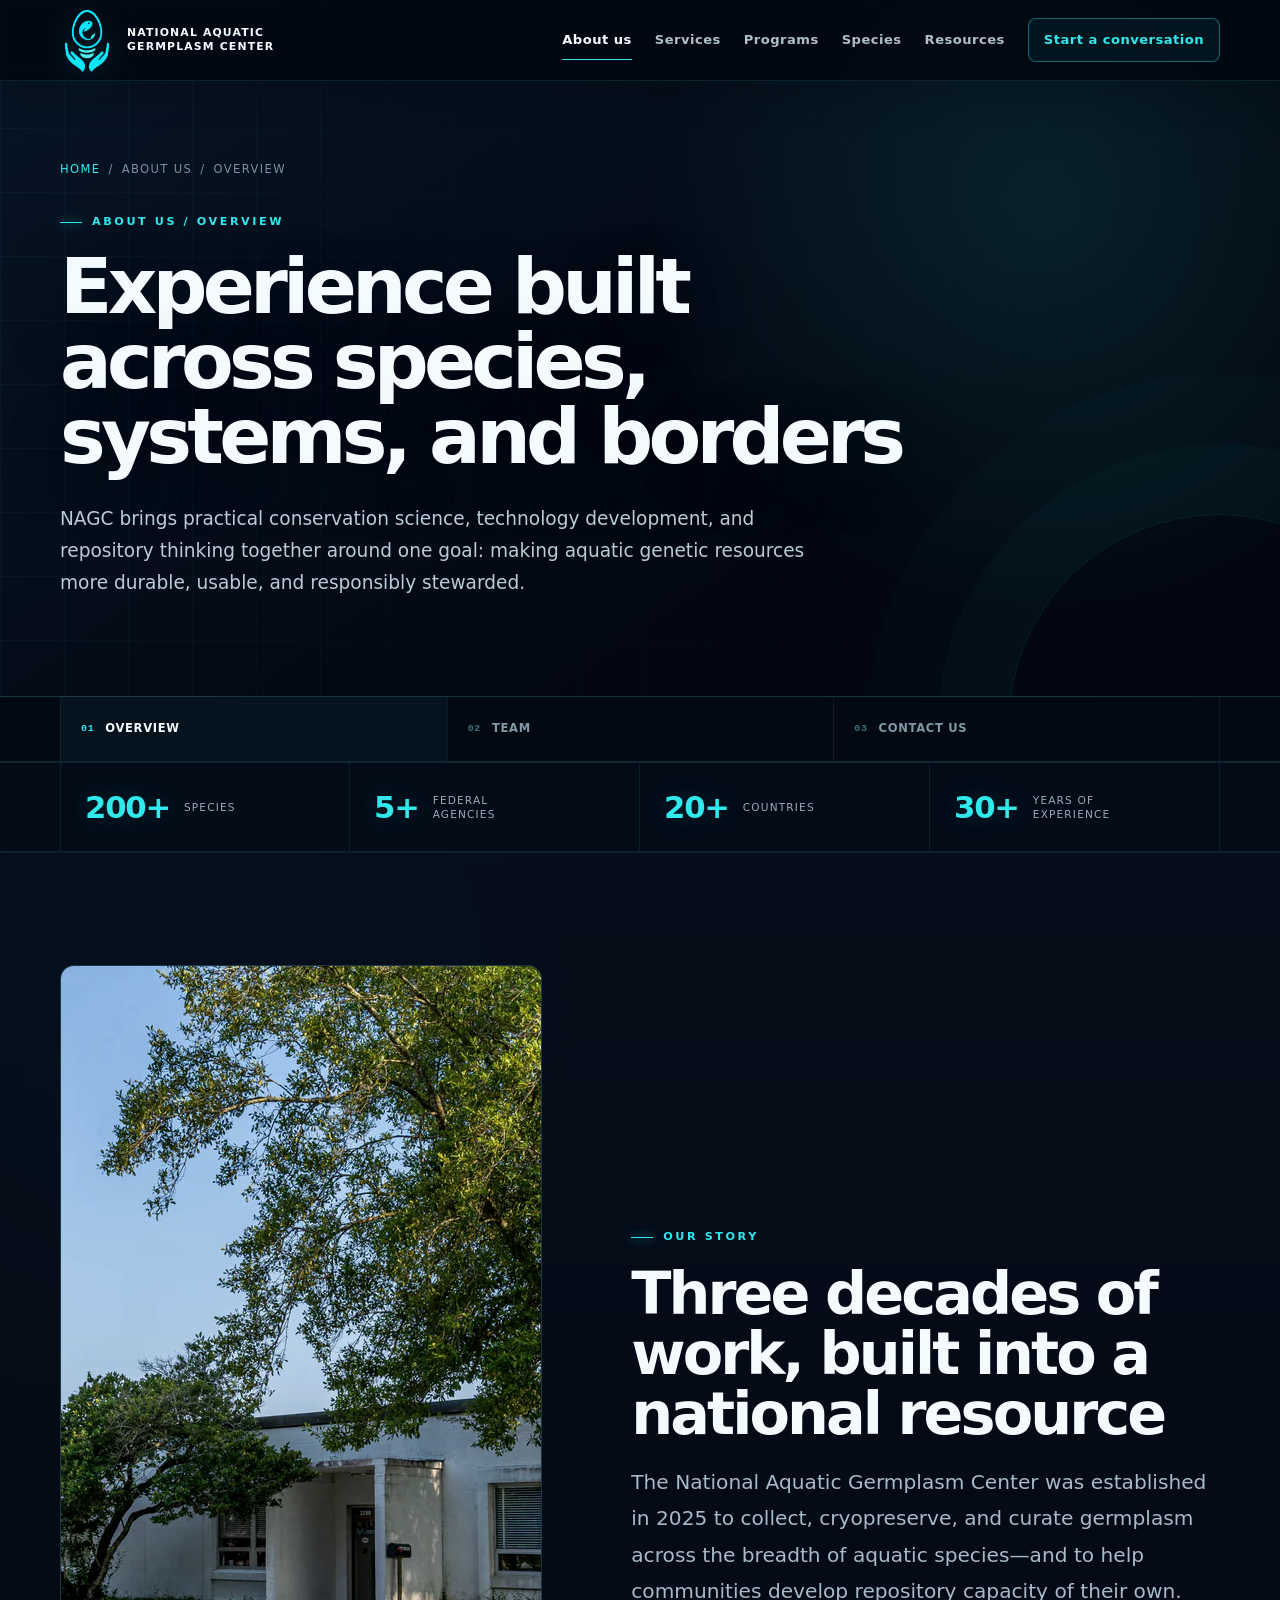
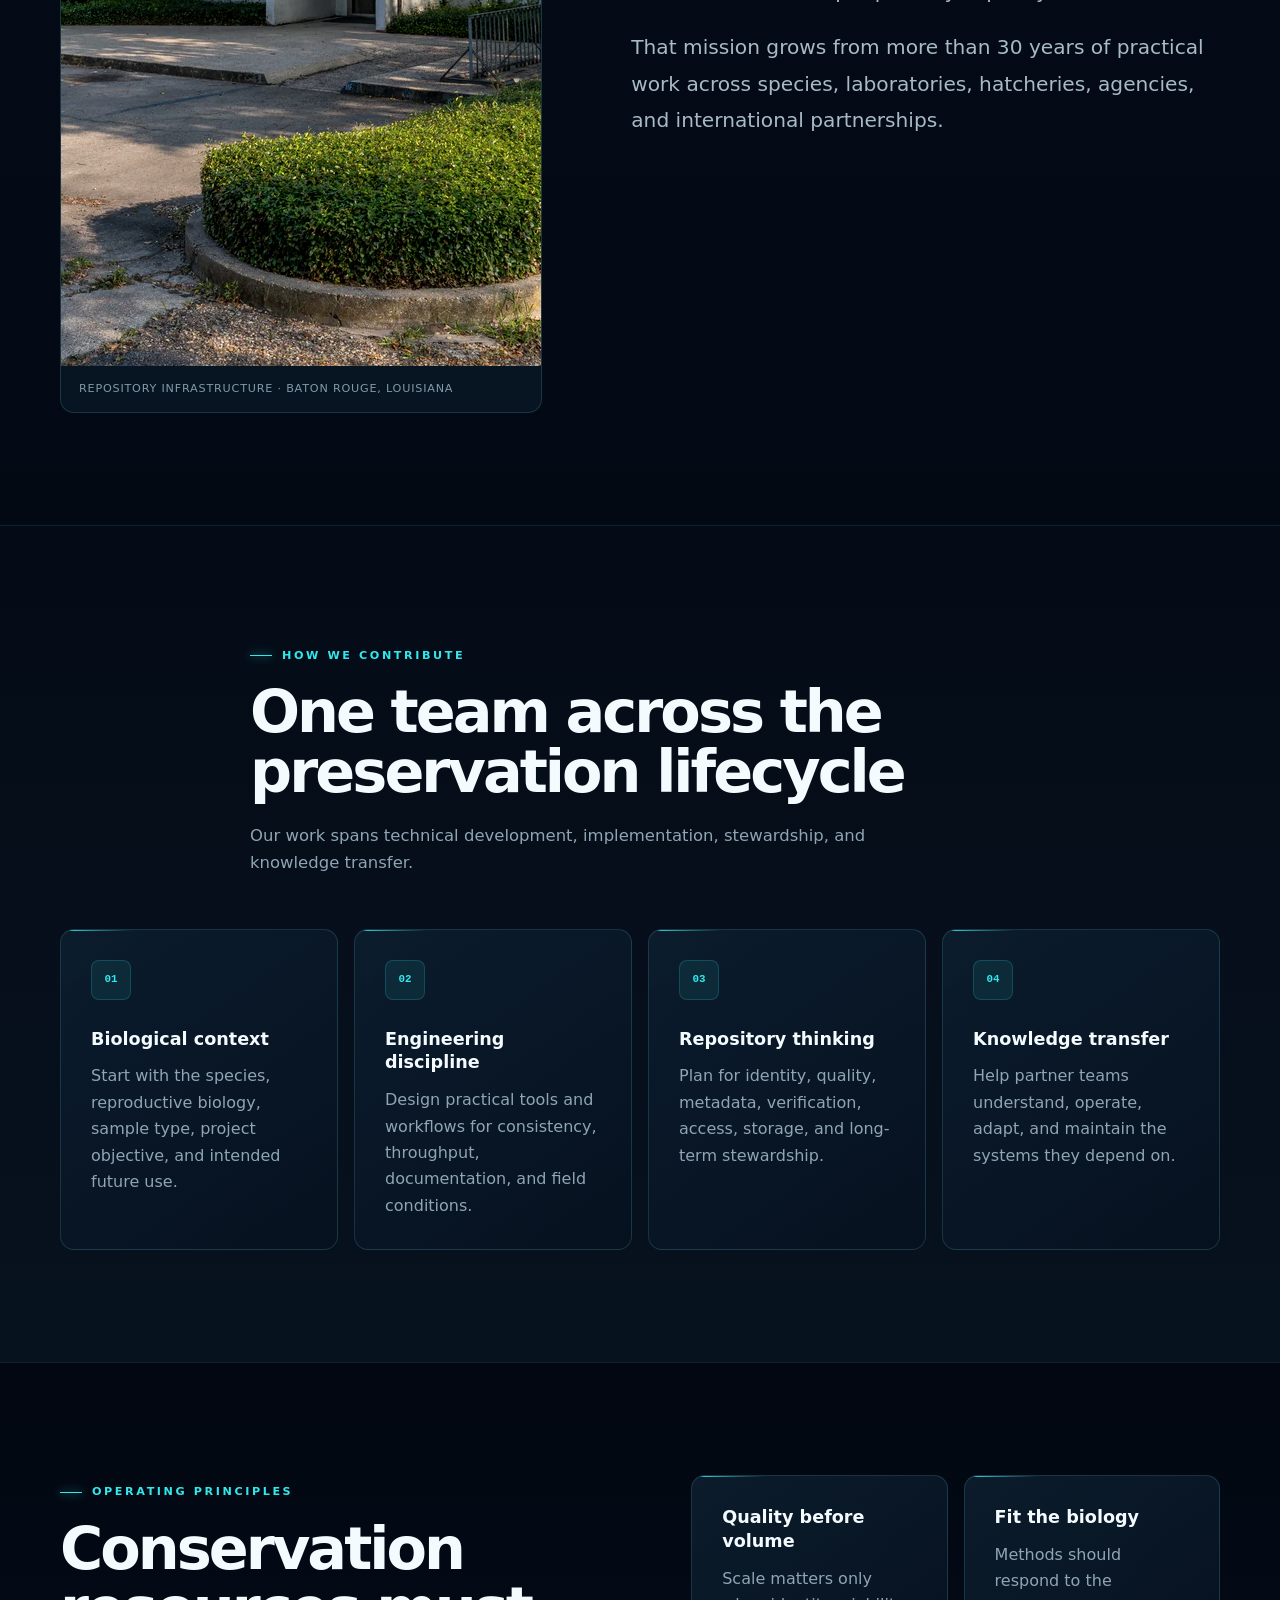
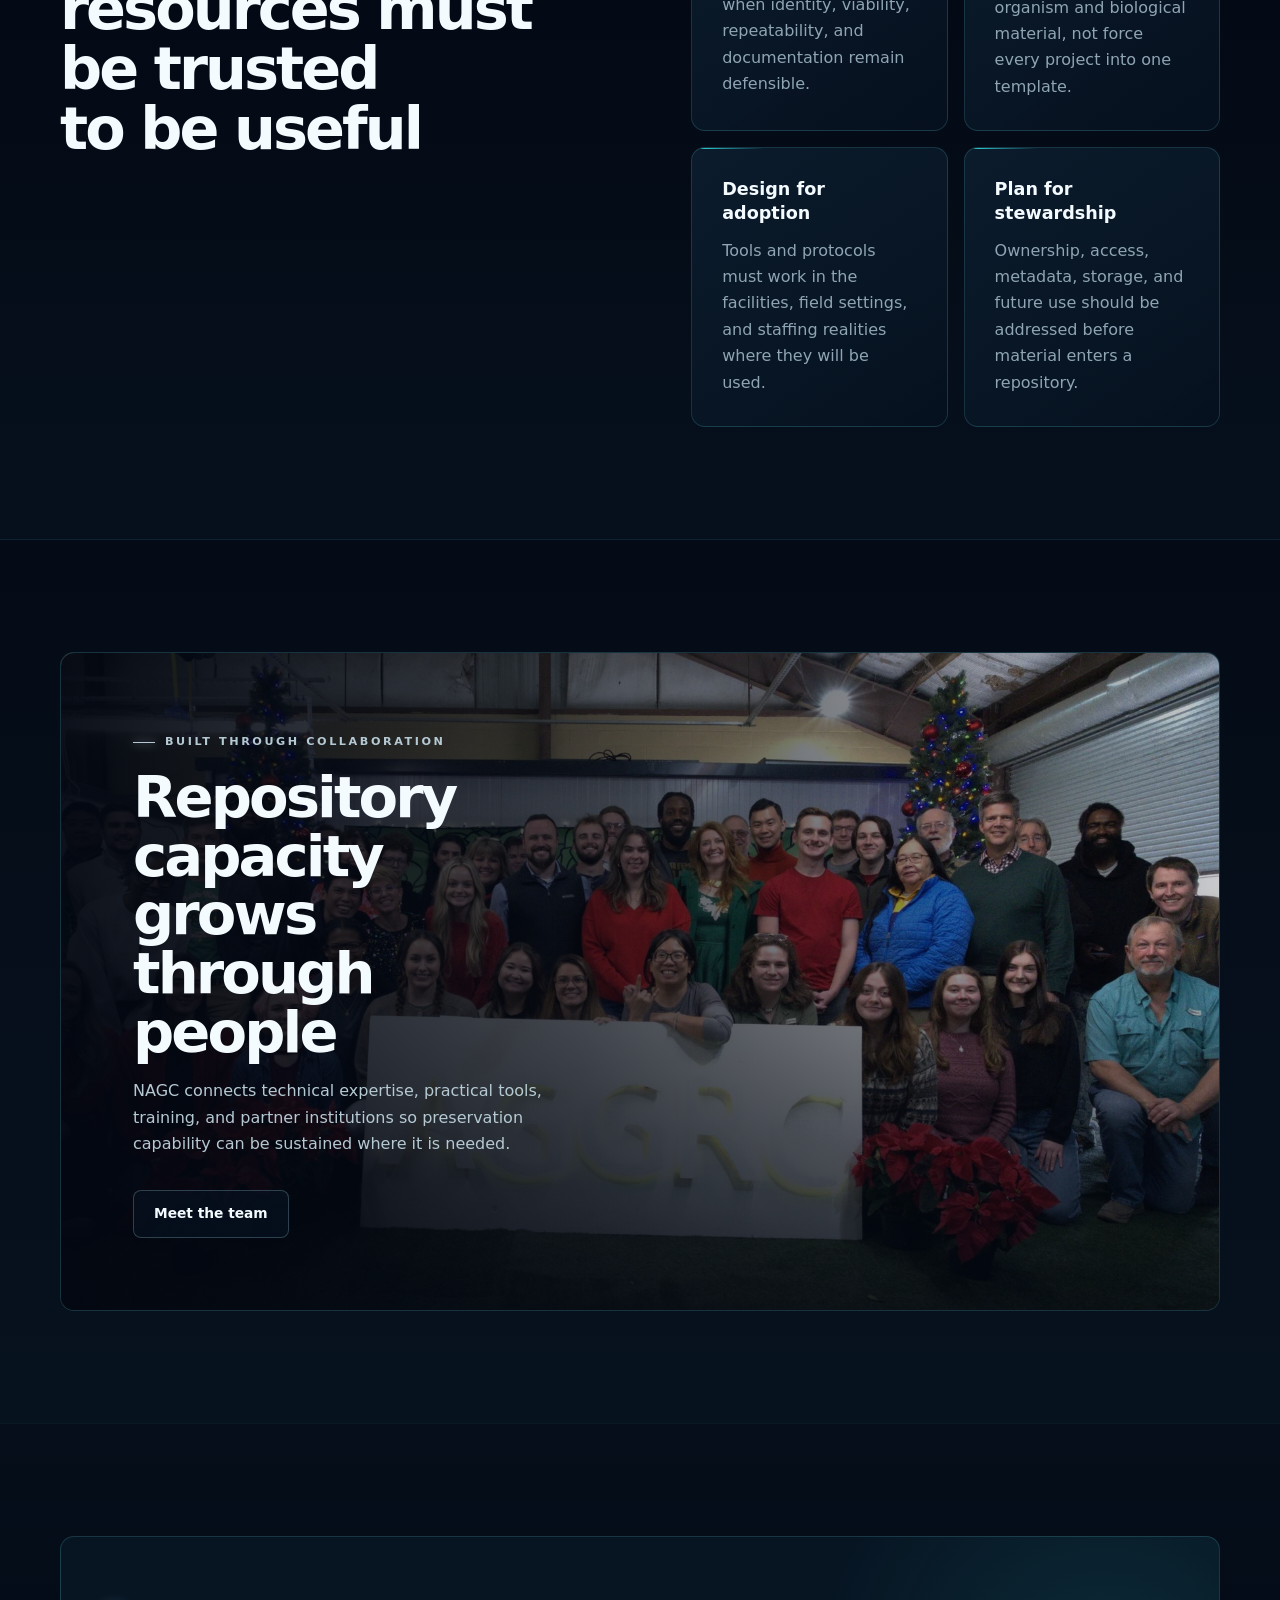
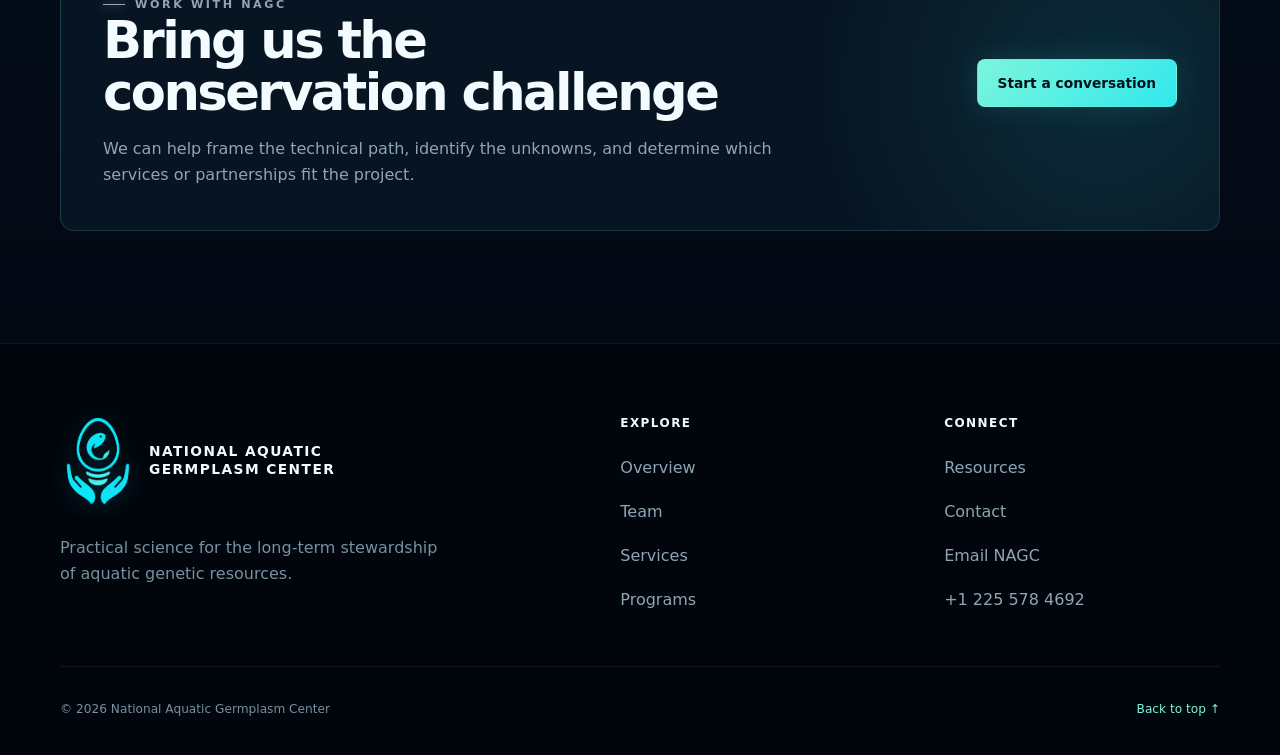
==== commit 86476930: "Build About overview team and contact pages" ====
--- a/about.html
+++ b/about.html
@@ -2,26 +2,27 @@
 <html lang="en">
 <head>
   <meta charset="utf-8"><meta name="viewport" content="width=device-width, initial-scale=1">
-  <title>About NAGC | National Aquatic Germplasm Center</title>
+  <title>Overview | About NAGC</title>
   <meta name="description" content="Learn how NAGC combines aquatic cryopreservation, repository stewardship, technology development, and knowledge transfer.">
   <meta name="theme-color" content="#020711"><link rel="canonical" href="https://nagc-website.vercel.app/about">
-  <meta property="og:type" content="website"><meta property="og:title" content="About NAGC"><meta property="og:description" content="Experience built across species, systems, and borders."><meta property="og:url" content="https://nagc-website.vercel.app/about"><meta property="og:image" content="https://nagc-website.vercel.app/assets/nagc-social-card.jpg">
-  <meta name="twitter:card" content="summary_large_image"><meta name="twitter:title" content="About NAGC"><meta name="twitter:description" content="Experience built across species, systems, and borders."><meta name="twitter:image" content="https://nagc-website.vercel.app/assets/nagc-social-card.jpg">
-  <link rel="icon" href="/assets/nagc-logo-primary-dark.png" type="image/png"><link rel="stylesheet" href="/styles.css"><script src="/script.js" defer></script>
+  <meta property="og:type" content="website"><meta property="og:title" content="NAGC Overview"><meta property="og:description" content="Experience built across species, systems, and borders."><meta property="og:url" content="https://nagc-website.vercel.app/about"><meta property="og:image" content="https://nagc-website.vercel.app/assets/nagc-social-card.jpg">
+  <meta name="twitter:card" content="summary_large_image"><meta name="twitter:title" content="NAGC Overview"><meta name="twitter:description" content="Experience built across species, systems, and borders."><meta name="twitter:image" content="https://nagc-website.vercel.app/assets/nagc-social-card.jpg">
+  <link rel="icon" href="/assets/nagc-symbol-transparent.png" type="image/png"><link rel="stylesheet" href="/styles.css"><script src="/script.js" defer></script>
 </head>
 <body id="page-top">
   <a class="skip-link" href="#main">Skip to main content</a>
   <header class="site-header"><div class="shell nav-wrap">
-    <a class="brand" href="/" aria-label="National Aquatic Germplasm Center home"><img class="brand-logo" src="/assets/nagc-logo-primary-dark.png" width="68" height="68" alt=""></a>
+    <a class="brand" href="/" aria-label="National Aquatic Germplasm Center home"><img class="brand-symbol" src="/assets/nagc-symbol-transparent.png" width="54" height="66" alt=""><span class="brand-name">National Aquatic<br>Germplasm Center</span></a>
     <button class="nav-toggle" type="button" aria-expanded="false" aria-controls="site-nav"><span class="sr-only">Open navigation</span><span class="nav-lines" aria-hidden="true"><i></i><i></i><i></i></span></button>
-    <nav id="site-nav" aria-label="Primary navigation"><a href="/about" aria-current="page">About</a><a href="/services">Services</a><a href="/programs">Programs</a><a href="/species">Species</a><a href="/resources">Resources</a><a class="nav-cta" href="/contact">Start a conversation</a></nav>
+    <nav id="site-nav" aria-label="Primary navigation"><a href="/about" aria-current="page">About us</a><a href="/services">Services</a><a href="/programs">Programs</a><a href="/species">Species</a><a href="/resources">Resources</a><a class="nav-cta" href="/contact">Start a conversation</a></nav>
   </div></header>
   <main id="main">
     <section class="page-hero"><div class="shell">
-      <nav class="breadcrumb" aria-label="Breadcrumb"><a href="/">Home</a><span aria-hidden="true">/</span><span>About</span></nav>
-      <p class="eyebrow">About NAGC</p><h1>Experience built across species, systems, and borders</h1>
+      <nav class="breadcrumb" aria-label="Breadcrumb"><a href="/">Home</a><span aria-hidden="true">/</span><span>About us</span><span aria-hidden="true">/</span><span>Overview</span></nav>
+      <p class="eyebrow">About us / Overview</p><h1>Experience built across species, systems, and borders</h1>
       <p class="hero-copy">NAGC brings practical conservation science, technology development, and repository thinking together around one goal: making aquatic genetic resources more durable, usable, and responsibly stewarded.</p>
     </div></section>
+    <nav class="about-tabs" aria-label="About us pages"><div class="shell"><a href="/about" aria-current="page"><span>01</span>Overview</a><a href="/team"><span>02</span>Team</a><a href="/contact"><span>03</span>Contact us</a></div></nav>
     <div class="impact-strip" aria-label="NAGC team experience"><div class="shell"><span><strong>200+</strong><small>Species</small></span><span><strong>5+</strong><small>Federal agencies</small></span><span><strong>20+</strong><small>Countries</small></span><span><strong>30+</strong><small>Years of experience</small></span></div></div>
 
     <section class="section"><div class="shell story-feature">
@@ -50,7 +51,7 @@
 
     <section class="section alt"><div class="shell team-panel">
       <img src="/assets/media/team.webp" width="1800" height="1000" loading="lazy" alt="Aquatic germplasm professionals and collaborators gathered at the AGGRC">
-      <div class="team-panel-copy"><p class="eyebrow">Built through collaboration</p><h2>Repository capacity grows through people</h2><p>NAGC connects technical expertise, practical tools, training, and partner institutions so preservation capability can be sustained where it is needed.</p></div>
+      <div class="team-panel-copy"><p class="eyebrow">Built through collaboration</p><h2>Repository capacity grows through people</h2><p>NAGC connects technical expertise, practical tools, training, and partner institutions so preservation capability can be sustained where it is needed.</p><a class="button secondary" href="/team">Meet the team</a></div>
     </div></section>
 
     <section class="section"><div class="shell link-panel">
@@ -59,8 +60,8 @@
     </div></section>
   </main>
   <footer><div class="shell footer-grid">
-    <div><a class="brand" href="/" aria-label="National Aquatic Germplasm Center home"><img class="brand-logo" src="/assets/nagc-logo-primary-dark.png" width="172" height="172" alt=""></a><p>Practical science for the long-term stewardship of aquatic genetic resources.</p></div>
-    <nav class="footer-column" aria-label="Explore"><strong>Explore</strong><a href="/about">About</a><a href="/services">Services</a><a href="/programs">Programs</a><a href="/species">Species</a></nav>
+    <div><a class="brand" href="/" aria-label="National Aquatic Germplasm Center home"><img class="brand-symbol" src="/assets/nagc-symbol-transparent.png" width="76" height="92" alt=""><span class="brand-name">National Aquatic<br>Germplasm Center</span></a><p>Practical science for the long-term stewardship of aquatic genetic resources.</p></div>
+    <nav class="footer-column" aria-label="Explore"><strong>Explore</strong><a href="/about">Overview</a><a href="/team">Team</a><a href="/services">Services</a><a href="/programs">Programs</a></nav>
     <nav class="footer-column" aria-label="Connect"><strong>Connect</strong><a href="/resources">Resources</a><a href="/contact">Contact</a><a href="mailto:contact@nationalaquatic.org">Email NAGC</a><a href="tel:+12255784692">+1 225 578 4692</a></nav>
   </div><div class="shell footer-bottom"><span>© <span data-year></span> National Aquatic Germplasm Center</span><a href="#page-top">Back to top ↑</a></div></footer>
 </body>
--- a/styles.css
+++ b/styles.css
@@ -35,16 +35,19 @@
 .program-list{display:grid;gap:18px}.program-feature{display:grid;grid-template-columns:90px 1fr 1fr;gap:30px;padding:34px;border:1px solid var(--line);border-radius:var(--radius);background:linear-gradient(145deg,rgba(13,31,48,.78),rgba(6,17,31,.9))}.program-feature .card-number{margin:0}.program-feature h2{font-size:clamp(1.8rem,3vw,2.7rem)}.program-feature p{margin:0;color:var(--muted)}.program-feature ul{margin:0;padding-left:20px;color:#a9bdc7}.program-feature li+li{margin-top:7px}
 .filter-row{display:flex;flex-wrap:wrap;justify-content:center;gap:8px;margin-bottom:28px}.filter{min-height:44px;padding:0 18px;border:1px solid rgba(124,208,215,.2);border-radius:999px;color:#95aab6;background:rgba(7,19,33,.7);cursor:pointer;font-size:.72rem;font-weight:760;text-transform:uppercase;letter-spacing:.06em}.filter:hover{border-color:rgba(49,232,236,.38);color:var(--white)}.filter.active{background:var(--aqua);border-color:var(--aqua);color:#021018}.species-grid{display:grid;grid-template-columns:repeat(4,1fr);gap:12px}.species-card{display:flex;min-height:166px;padding:22px;flex-direction:column;justify-content:space-between;border:1px solid var(--line);border-radius:12px;background:linear-gradient(145deg,rgba(13,31,48,.86),rgba(6,17,31,.94))}.species-card h3{margin:0 0 3px;color:var(--white);font-size:.98rem}.species-card em{color:#899fac;font-size:.78rem}.species-card span{align-self:flex-start;padding:4px 8px;border:1px solid rgba(49,232,236,.12);border-radius:5px;color:var(--aqua);background:rgba(49,232,236,.075);font-size:.63rem;font-weight:800;text-transform:uppercase;letter-spacing:.06em}.taxa-band{display:flex;flex-wrap:wrap;gap:9px;margin-top:26px}.taxa-band span{padding:8px 12px;border:1px solid var(--line);border-radius:7px;color:#9bb0bc;background:rgba(49,232,236,.035);font-size:.76rem}
 .checklist{display:grid;gap:13px;margin:26px 0 0;padding:0;list-style:none}.checklist li{position:relative;padding-left:29px;color:#aebfca}.checklist li::before{content:"";position:absolute;left:0;top:.65em;width:10px;height:10px;border:1px solid var(--aqua);border-radius:2px;box-shadow:0 0 12px rgba(49,232,236,.2)}.resource-detail{scroll-margin-top:104px}.resource-detail+.resource-detail{margin-top:70px;padding-top:70px;border-top:1px solid var(--line)}.resource-detail h2{font-size:clamp(2rem,4vw,3.5rem)}.resource-detail .intro{max-width:760px;color:var(--muted)}.faq{display:grid;gap:10px}.faq details{border:1px solid var(--line);border-radius:10px;background:rgba(7,19,33,.7)}.faq summary{padding:20px 24px;color:var(--white);font-weight:750;cursor:pointer}.faq details p{margin:0;padding:0 24px 22px;color:var(--muted)}
-.contact-layout{display:grid;grid-template-columns:.75fr 1.25fr;gap:clamp(46px,8vw,100px);align-items:start}.contact-details{display:grid;gap:12px;margin-top:30px}.contact-details a{display:inline-flex;align-items:center;min-height:44px;color:var(--seafoam);font-weight:720;text-decoration:none}.contact-details a:hover{color:var(--white)}.contact-form{padding:32px;border:1px solid var(--line);border-radius:var(--radius);background:linear-gradient(145deg,rgba(13,31,48,.86),rgba(6,17,31,.94))}.form-grid{display:grid;grid-template-columns:repeat(2,1fr);gap:18px}.field{display:grid;gap:7px}.field.full{grid-column:1/-1}.field label{color:#b8c9d2;font-size:.76rem;font-weight:740}.field input,.field select,.field textarea{width:100%;border:1px solid rgba(112,226,232,.18);border-radius:8px;background:#04101e;color:var(--white);padding:12px 13px}.field textarea{min-height:145px;resize:vertical}.field input::placeholder,.field textarea::placeholder{color:#607987}.form-note{margin:18px 0;color:#879eab;font-size:.76rem}
+.about-tabs{position:sticky;top:80px;z-index:20;border-bottom:1px solid rgba(112,226,232,.14);background:rgba(3,10,20,.92);-webkit-backdrop-filter:blur(16px);backdrop-filter:blur(16px)}.about-tabs .shell{display:grid;grid-template-columns:repeat(3,1fr)}.about-tabs a{display:flex;align-items:center;gap:11px;min-height:64px;padding:0 20px;border-inline-start:1px solid rgba(112,226,232,.08);color:#8199a7;font-size:.72rem;font-weight:720;letter-spacing:.06em;text-decoration:none;text-transform:uppercase}.about-tabs a:last-child{border-inline-end:1px solid rgba(112,226,232,.08)}.about-tabs a span{color:#3c727c;font:700 .62rem/1 ui-monospace,SFMono-Regular,Consolas,monospace}.about-tabs a:hover,.about-tabs a[aria-current="page"]{color:var(--white);background:rgba(49,232,236,.045)}.about-tabs a[aria-current="page"] span{color:var(--aqua)}
+.contact-layout{display:grid;grid-template-columns:.75fr 1.25fr;gap:clamp(46px,8vw,100px);align-items:start}.contact-details{display:grid;gap:10px;margin:30px 0}.contact-details a,.contact-details address{display:flex;flex-direction:column;justify-content:center;min-height:68px;margin:0;padding:12px 15px;border:1px solid rgba(112,226,232,.12);border-radius:8px;background:rgba(49,232,236,.025);color:var(--seafoam);font-weight:720;font-style:normal;line-height:1.45;text-decoration:none}.contact-details a:hover{border-color:rgba(112,226,232,.28);color:var(--white)}.contact-details span{margin-bottom:4px;color:#6f8b99;font:700 .58rem/1 ui-monospace,SFMono-Regular,Consolas,monospace;letter-spacing:.1em;text-transform:uppercase}.contact-form{padding:32px;border:1px solid var(--line);border-radius:var(--radius);background:linear-gradient(145deg,rgba(13,31,48,.86),rgba(6,17,31,.94))}.form-grid{display:grid;grid-template-columns:repeat(2,1fr);gap:18px}.field{display:grid;gap:7px}.field.full{grid-column:1/-1}.field label{color:#b8c9d2;font-size:.76rem;font-weight:740}.field input,.field select,.field textarea{width:100%;border:1px solid rgba(112,226,232,.18);border-radius:8px;background:#04101e;color:var(--white);padding:12px 13px}.field textarea{min-height:145px;resize:vertical}.field input::placeholder,.field textarea::placeholder{color:#607987}.form-note{margin:18px 0;color:#879eab;font-size:.76rem}
 footer{padding:70px 0 26px;border-top:1px solid rgba(74,216,225,.1);background:#01050c;color:#78909f}.footer-grid{display:grid;grid-template-columns:1.3fr .7fr .7fr;gap:48px;align-items:start}.footer-grid .brand-symbol,.footer-grid .brand-logo{width:76px;height:92px}.footer-grid .brand-name,.footer-grid .brand:has(.brand-logo)::after{max-width:240px;font-size:.86rem;line-height:1.35}.footer-grid p{max-width:390px;margin:20px 0 0}.footer-column{display:grid;gap:8px}.footer-column strong{margin-bottom:8px;color:var(--white);font-size:.75rem;text-transform:uppercase;letter-spacing:.12em}.footer-column a{display:inline-flex;align-items:center;min-height:36px;color:#8fa5b3;text-decoration:none}.footer-column a:hover{color:var(--seafoam)}.footer-bottom{display:flex;justify-content:space-between;gap:24px;align-items:center;margin-top:48px;padding-top:22px;border-top:1px solid rgba(255,255,255,.065);font-size:.76rem}.footer-bottom a{display:inline-flex;align-items:center;min-height:40px;color:var(--seafoam);text-decoration:none}
 .media-feature{display:grid;grid-template-columns:1.12fr .88fr;overflow:hidden;border:1px solid var(--line);border-radius:var(--radius);background:#06111f}.media-feature figure{position:relative;min-height:520px;margin:0;overflow:hidden}.media-feature figure::after{content:"";position:absolute;inset:0;background:linear-gradient(90deg,transparent 58%,#06111f),linear-gradient(0deg,rgba(2,7,17,.48),transparent 45%)}.media-feature figure img{width:100%;height:100%;object-fit:cover}.media-feature figcaption{position:absolute;z-index:1;left:24px;bottom:19px;color:#d5e7ef;font-size:.7rem;letter-spacing:.08em;text-transform:uppercase}.media-feature-copy{display:flex;flex-direction:column;justify-content:center;padding:clamp(34px,5vw,70px)}.media-feature-copy h2{font-size:clamp(2.2rem,4.2vw,4.2rem)}.media-feature-copy>p{color:var(--muted)}.focus-list{display:flex;flex-wrap:wrap;gap:8px;margin-top:24px}.focus-list span{padding:7px 10px;border:1px solid rgba(49,232,236,.18);border-radius:6px;color:var(--seafoam);background:rgba(49,232,236,.045);font-size:.67rem;font-weight:760;text-transform:uppercase;letter-spacing:.07em}
 .practice-grid{display:grid;grid-template-columns:repeat(4,1fr);gap:14px}.practice-card{position:relative;min-height:320px;overflow:hidden;border:1px solid var(--line);border-radius:12px;background:#06111f}.practice-card img{width:100%;height:100%;object-fit:cover;transition:transform .45s}.practice-card:hover img{transform:scale(1.035)}.practice-card::after{content:"";position:absolute;inset:35% 0 0;background:linear-gradient(transparent,rgba(2,7,17,.96))}.practice-card div{position:absolute;z-index:1;inset:auto 22px 20px}.practice-card span{color:var(--aqua);font:700 .63rem/1 ui-monospace,SFMono-Regular,Consolas,monospace;letter-spacing:.08em}.practice-card h3{margin:9px 0 0;color:var(--white);font-size:1rem}.practice-note{max-width:700px;margin:24px 0 0;color:var(--muted)}
-.story-feature{display:grid;grid-template-columns:.9fr 1.1fr;gap:clamp(38px,7vw,92px);align-items:center}.story-feature figure{position:relative;margin:0;overflow:hidden;border:1px solid var(--line);border-radius:var(--radius);background:#071523}.story-feature img{width:100%;aspect-ratio:8/5;object-fit:cover;filter:saturate(.82) contrast(1.04)}.story-feature figcaption{padding:14px 18px;color:#8299a7;font-size:.7rem;letter-spacing:.07em;text-transform:uppercase}.team-panel{position:relative;min-height:480px;display:flex;align-items:end;overflow:hidden;border:1px solid var(--line);border-radius:var(--radius);background:#06111f}.team-panel img{position:absolute;inset:0;width:100%;height:100%;object-fit:cover}.team-panel::after{content:"";position:absolute;inset:0;background:linear-gradient(90deg,rgba(2,7,17,.96),rgba(2,7,17,.7) 45%,rgba(2,7,17,.22)),linear-gradient(0deg,rgba(2,7,17,.74),transparent 55%)}.team-panel-copy{position:relative;z-index:1;max-width:580px;padding:clamp(32px,6vw,72px)}.team-panel-copy h2{font-size:clamp(2.2rem,4.5vw,4.4rem)}.team-panel-copy p:last-child{color:#b5c9d3}
+.field-section{overflow:hidden;background:radial-gradient(circle at 82% 18%,rgba(0,198,209,.1),transparent 31%),linear-gradient(180deg,#020711,#06101d)}.field-section::before{content:"";position:absolute;inset:0;background-image:linear-gradient(rgba(66,221,227,.035) 1px,transparent 1px),linear-gradient(90deg,rgba(66,221,227,.035) 1px,transparent 1px);background-size:46px 46px;mask-image:linear-gradient(to bottom,transparent,#000 28%,transparent)}.field-grid{display:grid;grid-template-columns:1.25fr .75fr .72fr;gap:14px;align-items:stretch}.field-card{position:relative;min-height:560px;margin:0;overflow:hidden;border:1px solid rgba(91,226,232,.16);border-radius:12px;background:#06111f}.field-card-secondary{min-height:480px;margin-top:80px}.field-card img{width:100%;height:100%;object-fit:cover;filter:saturate(.76) contrast(1.05);transition:filter .45s,transform .6s}.field-card:hover img{filter:saturate(.95) contrast(1.04);transform:scale(1.025)}.field-card::after{content:"";position:absolute;inset:0;background:linear-gradient(180deg,rgba(2,7,17,.04) 35%,rgba(2,7,17,.94) 100%),linear-gradient(90deg,rgba(0,25,35,.16),transparent)}.field-card figcaption{position:absolute;z-index:1;right:26px;bottom:25px;left:26px}.field-card figcaption span,.field-card figcaption small{display:block;color:var(--aqua);font:700 .62rem/1.35 ui-monospace,SFMono-Regular,Consolas,monospace;letter-spacing:.08em;text-transform:uppercase}.field-card figcaption strong{display:block;max-width:420px;margin:10px 0;color:var(--white);font-size:clamp(1.2rem,2vw,1.75rem);line-height:1.15}.field-card figcaption small{color:#a8c1ca;font-size:.56rem}.field-signal{align-self:start;margin-top:145px;padding:24px;border:1px solid rgba(91,226,232,.16);border-radius:12px;background:rgba(3,13,25,.88);box-shadow:0 28px 70px rgba(0,0,0,.26);backdrop-filter:blur(12px)}.signal-header{display:flex;align-items:center;justify-content:space-between;padding-bottom:16px;border-bottom:1px solid var(--line);color:#aac0cb;font:700 .62rem/1 ui-monospace,SFMono-Regular,Consolas,monospace;letter-spacing:.09em;text-transform:uppercase}.signal-header b{color:var(--seafoam)}.signal-header b::before{content:"";display:inline-block;width:6px;height:6px;margin-right:7px;border-radius:50%;background:var(--aqua);box-shadow:0 0 12px var(--aqua)}.signal-trace{height:70px;display:flex;align-items:end;gap:6px;padding:15px 0}.signal-trace i{flex:1;height:24%;border-radius:2px 2px 0 0;background:linear-gradient(#3eebed,#087784);box-shadow:0 0 10px rgba(49,232,236,.25)}.signal-trace i:nth-child(2){height:52%}.signal-trace i:nth-child(3){height:76%}.signal-trace i:nth-child(4){height:39%}.signal-trace i:nth-child(5){height:68%}.signal-trace i:nth-child(6){height:31%}.signal-trace i:nth-child(7){height:88%}.field-signal ol{margin:0;padding:0;list-style:none}.field-signal li{display:grid;grid-template-columns:28px 1fr;gap:10px;padding:14px 0;border-top:1px solid rgba(91,226,232,.09)}.field-signal li>b{color:var(--aqua);font:700 .62rem/1.4 ui-monospace,SFMono-Regular,Consolas,monospace}.field-signal li span>*{display:block}.field-signal li strong{color:var(--white);font-size:.82rem}.field-signal li small{margin-top:4px;color:#7893a1;font-size:.65rem}.field-signal>a{display:inline-block;margin-top:18px;color:var(--seafoam);font-size:.67rem;font-weight:720;letter-spacing:.02em}
+.story-feature{display:grid;grid-template-columns:.9fr 1.1fr;gap:clamp(38px,7vw,92px);align-items:center}.story-feature figure{position:relative;margin:0;overflow:hidden;border:1px solid var(--line);border-radius:var(--radius);background:#071523}.story-feature img{width:100%;aspect-ratio:8/5;object-fit:cover;filter:saturate(.82) contrast(1.04)}.story-feature figcaption{padding:14px 18px;color:#8299a7;font-size:.7rem;letter-spacing:.07em;text-transform:uppercase}.team-panel{position:relative;min-height:480px;display:flex;align-items:end;overflow:hidden;border:1px solid var(--line);border-radius:var(--radius);background:#06111f}.team-panel img{position:absolute;inset:0;width:100%;height:100%;object-fit:cover}.team-panel::after{content:"";position:absolute;inset:0;background:linear-gradient(90deg,rgba(2,7,17,.96),rgba(2,7,17,.7) 45%,rgba(2,7,17,.22)),linear-gradient(0deg,rgba(2,7,17,.74),transparent 55%)}.team-panel-copy{position:relative;z-index:1;max-width:580px;padding:clamp(32px,6vw,72px)}.team-panel-copy h2{font-size:clamp(2.2rem,4.5vw,4.4rem)}.team-panel-copy>p{color:#b5c9d3}.team-panel-copy .button{margin-top:16px}
+.team-hero{background:linear-gradient(90deg,rgba(2,7,17,.98) 5%,rgba(2,7,17,.88) 48%,rgba(2,7,17,.35)),linear-gradient(0deg,rgba(2,7,17,.6),transparent 55%),url('/assets/media/team.webp') center 36%/cover}.people-grid{display:grid;grid-template-columns:repeat(2,1fr);gap:16px}.person-card{display:grid;grid-template-columns:190px 1fr;min-height:390px;overflow:hidden;border:1px solid var(--line);border-radius:var(--radius);background:linear-gradient(145deg,rgba(10,27,43,.9),rgba(5,15,27,.96))}.person-card figure{position:relative;min-height:100%;margin:0;overflow:hidden;background:#0a1727}.person-card figure::after{content:"";position:absolute;inset:0;background:linear-gradient(0deg,rgba(2,7,17,.56),transparent 52%)}.person-card img{width:100%;height:100%;object-fit:cover;object-position:center top;filter:saturate(.74) contrast(1.04)}.person-card>div{padding:34px 30px}.person-role{margin:0 0 8px;color:var(--aqua);font:700 .62rem/1 ui-monospace,SFMono-Regular,Consolas,monospace;letter-spacing:.1em;text-transform:uppercase}.person-card h3{margin:0;color:var(--white);font-size:clamp(1.4rem,2.5vw,2rem);line-height:1.1}.person-org{margin:8px 0 20px;color:#7f99a7;font-size:.7rem;font-weight:700;text-transform:uppercase;letter-spacing:.055em}.person-card>div>p:not(.person-role):not(.person-org){color:#a8bdc8;font-size:.9rem}.expertise-list{display:flex;flex-wrap:wrap;gap:6px;margin-top:22px}.expertise-list span{padding:6px 8px;border:1px solid rgba(112,226,232,.14);border-radius:5px;color:#9bd6d5;background:rgba(49,232,236,.035);font-size:.6rem;font-weight:700;text-transform:uppercase;letter-spacing:.055em}.team-network{display:grid;grid-template-columns:1.15fr .85fr;gap:clamp(40px,7vw,90px);align-items:center}.team-network figure{margin:0;overflow:hidden;border:1px solid var(--line);border-radius:var(--radius);background:#06111f}.team-network img{width:100%;aspect-ratio:8/5;object-fit:cover;filter:saturate(.76) contrast(1.04)}.team-network figcaption{padding:14px 18px;color:#7e96a3;font-size:.68rem}.team-network .button{margin-top:18px}.discipline-grid{display:grid;grid-template-columns:repeat(4,1fr);gap:12px}.discipline-grid article{min-height:250px;padding:28px 24px;border-top:1px solid rgba(112,226,232,.35);background:linear-gradient(180deg,rgba(49,232,236,.035),transparent)}.discipline-grid span{color:var(--aqua);font:700 .64rem/1 ui-monospace,SFMono-Regular,Consolas,monospace}.discipline-grid h3{margin:52px 0 12px;color:var(--white);font-size:1.18rem}.discipline-grid p{margin:0;color:#8da5b2;font-size:.86rem}
 .partner-band{padding:44px 0;border-block:1px solid rgba(72,217,226,.1);background:#040d19}.partner-band .eyebrow{margin-bottom:24px}.partner-logos{display:grid;grid-template-columns:repeat(4,1fr);gap:10px}.partner-logo{min-height:108px;display:grid;place-items:center;padding:18px;border:1px solid rgba(112,226,232,.1);border-radius:10px;background:rgba(255,255,255,.025)}.partner-logo img{max-width:100%;max-height:62px;width:auto;filter:saturate(.75);opacity:.9}
 @keyframes orbit-spin{to{transform:rotate(360deg)}}
 @media(max-width:1040px){.site-header nav{gap:16px}.site-header nav a{font-size:.76rem}.card-grid.four,.species-grid{grid-template-columns:repeat(2,1fr)}.pathway{grid-template-columns:repeat(2,1fr)}.program-feature{grid-template-columns:70px 1fr}.program-feature>:last-child{grid-column:2}}
-@media(max-width:900px){.site-header nav{display:none;position:absolute;top:80px;left:0;right:0;padding:24px 20px 32px;background:rgba(2,7,17,.98);border-bottom:1px solid rgba(117,234,214,.2);flex-direction:column;align-items:stretch;gap:2px}.site-header nav.open{display:flex}.site-header nav a{padding:12px;font-size:.9rem}.site-header nav a::after{display:none}.nav-toggle{display:grid}.impact-strip .shell{grid-template-columns:repeat(2,1fr)}.impact-strip span:nth-child(n+3){border-top:1px solid rgba(72,217,226,.1)}.split,.split.wide-left,.link-panel,.contact-layout{grid-template-columns:1fr}.card-grid,.card-grid.two{grid-template-columns:1fr 1fr}.link-panel .button-row{justify-content:flex-start}.service-index{grid-template-columns:1fr}.service-nav{position:static;grid-template-columns:repeat(5,max-content);overflow-x:auto;padding-bottom:8px}.service-nav a{border-left:0;border-bottom:2px solid rgba(49,232,236,.15);white-space:nowrap}.service-group header{grid-template-columns:1fr;align-items:start}.scope-list{grid-template-columns:1fr 1fr}.footer-grid{grid-template-columns:1fr 1fr}.footer-grid>:first-child{grid-column:1/-1}}
+@media(max-width:900px){.site-header nav{display:none;position:absolute;top:80px;left:0;right:0;padding:24px 20px 32px;background:rgba(2,7,17,.98);border-bottom:1px solid rgba(117,234,214,.2);flex-direction:column;align-items:stretch;gap:2px}.site-header nav.open{display:flex}.site-header nav a{padding:12px;font-size:.9rem}.site-header nav a::after{display:none}.nav-toggle{display:grid}.impact-strip .shell{grid-template-columns:repeat(2,1fr)}.impact-strip span:nth-child(n+3){border-top:1px solid rgba(72,217,226,.1)}.split,.split.wide-left,.link-panel,.contact-layout,.team-network{grid-template-columns:1fr}.card-grid,.card-grid.two,.people-grid{grid-template-columns:1fr}.discipline-grid{grid-template-columns:repeat(2,1fr)}.link-panel .button-row{justify-content:flex-start}.service-index{grid-template-columns:1fr}.service-nav{position:static;grid-template-columns:repeat(5,max-content);overflow-x:auto;padding-bottom:8px}.service-nav a{border-left:0;border-bottom:2px solid rgba(49,232,236,.15);white-space:nowrap}.service-group header{grid-template-columns:1fr;align-items:start}.scope-list{grid-template-columns:1fr 1fr}.footer-grid{grid-template-columns:1fr 1fr}.footer-grid>:first-child{grid-column:1/-1}}
 @media(max-width:620px){.shell,.narrow{width:min(100% - 28px,1160px)}.site-header .brand{gap:9px}.site-header .brand-symbol,.site-header .brand-logo{width:44px;height:56px}.site-header .brand-name,.site-header .brand:has(.brand-logo)::after{max-width:145px;font-size:.56rem;letter-spacing:.075em}.footer-grid .brand-symbol,.footer-grid .brand-logo{width:68px;height:82px}.home-hero{height:auto;min-height:720px;padding:148px 0 100px;background-position:63% center}.hero-content{padding-top:0}.home-hero h1,.page-hero h1{font-size:clamp(2.75rem,12vw,4.5rem)}.hero-copy{font-size:1rem}.scroll-cue,.hero-orbit{display:none}.page-hero{min-height:470px;padding:138px 0 72px}.impact-strip span{min-height:70px;padding:10px 13px;gap:9px}.impact-strip strong{font-size:1.45rem}.impact-strip small{font-size:.58rem;letter-spacing:.07em}.section{padding:82px 0}.section-heading{margin-bottom:38px}.section h2{font-size:clamp(2.2rem,10vw,3.5rem)}.card-grid,.card-grid.two,.card-grid.four,.price-grid,.species-grid,.form-grid,.footer-grid{grid-template-columns:1fr}.pathway{grid-template-columns:1fr}.pathway article{min-height:0}.pathway b{margin-bottom:28px}.link-panel{padding:28px}.service-group{padding:24px}.scope-list{grid-template-columns:1fr}.program-feature{grid-template-columns:1fr;padding:26px}.program-feature>:last-child{grid-column:auto}.contact-form{padding:22px}.footer-grid>:first-child{grid-column:auto}.footer-bottom{flex-direction:column;align-items:flex-start}}
-@media(max-width:900px){.media-feature,.story-feature{grid-template-columns:1fr}.media-feature figure{min-height:420px}.media-feature figure::after{background:linear-gradient(0deg,#06111f,transparent 46%)}.practice-grid{grid-template-columns:repeat(2,1fr)}.partner-logos{grid-template-columns:repeat(2,1fr)}}
-@media(max-width:620px){.media-feature figure{min-height:330px}.media-feature-copy{padding:30px 24px}.practice-grid{grid-template-columns:1fr}.practice-card{min-height:290px}.team-panel{min-height:540px}.team-panel::after{background:linear-gradient(0deg,rgba(2,7,17,.96),rgba(2,7,17,.22) 78%)}.partner-logos{grid-template-columns:1fr 1fr}.partner-logo{min-height:92px;padding:13px}.partner-logo img{max-height:48px}}
+@media(max-width:900px){.media-feature,.story-feature{grid-template-columns:1fr}.media-feature figure{min-height:420px}.media-feature figure::after{background:linear-gradient(0deg,#06111f,transparent 46%)}.practice-grid{grid-template-columns:repeat(2,1fr)}.field-grid{grid-template-columns:1.15fr .85fr}.field-card-secondary{margin-top:56px}.field-signal{grid-column:1/-1;margin-top:0}.partner-logos{grid-template-columns:repeat(2,1fr)}}
+@media(max-width:620px){.about-tabs{top:80px}.about-tabs a{min-height:56px;justify-content:center;padding:0 6px;font-size:.62rem}.about-tabs a span{display:none}.media-feature figure{min-height:330px}.media-feature-copy{padding:30px 24px}.practice-grid,.field-grid{grid-template-columns:1fr}.practice-card{min-height:290px}.field-card,.field-card-secondary{min-height:430px;margin-top:0}.field-signal{grid-column:auto}.person-card{grid-template-columns:1fr}.person-card figure{min-height:330px;max-height:390px}.person-card>div{padding:28px 24px}.discipline-grid{grid-template-columns:1fr}.discipline-grid article{min-height:220px}.team-panel{min-height:540px}.team-panel::after{background:linear-gradient(0deg,rgba(2,7,17,.96),rgba(2,7,17,.22) 78%)}.partner-logos{grid-template-columns:1fr 1fr}.partner-logo{min-height:92px;padding:13px}.partner-logo img{max-height:48px}}
 @media(prefers-reduced-motion:reduce){html{scroll-behavior:auto}*,*::before,*::after{animation-duration:.01ms!important;animation-iteration-count:1!important;transition-duration:.01ms!important}}
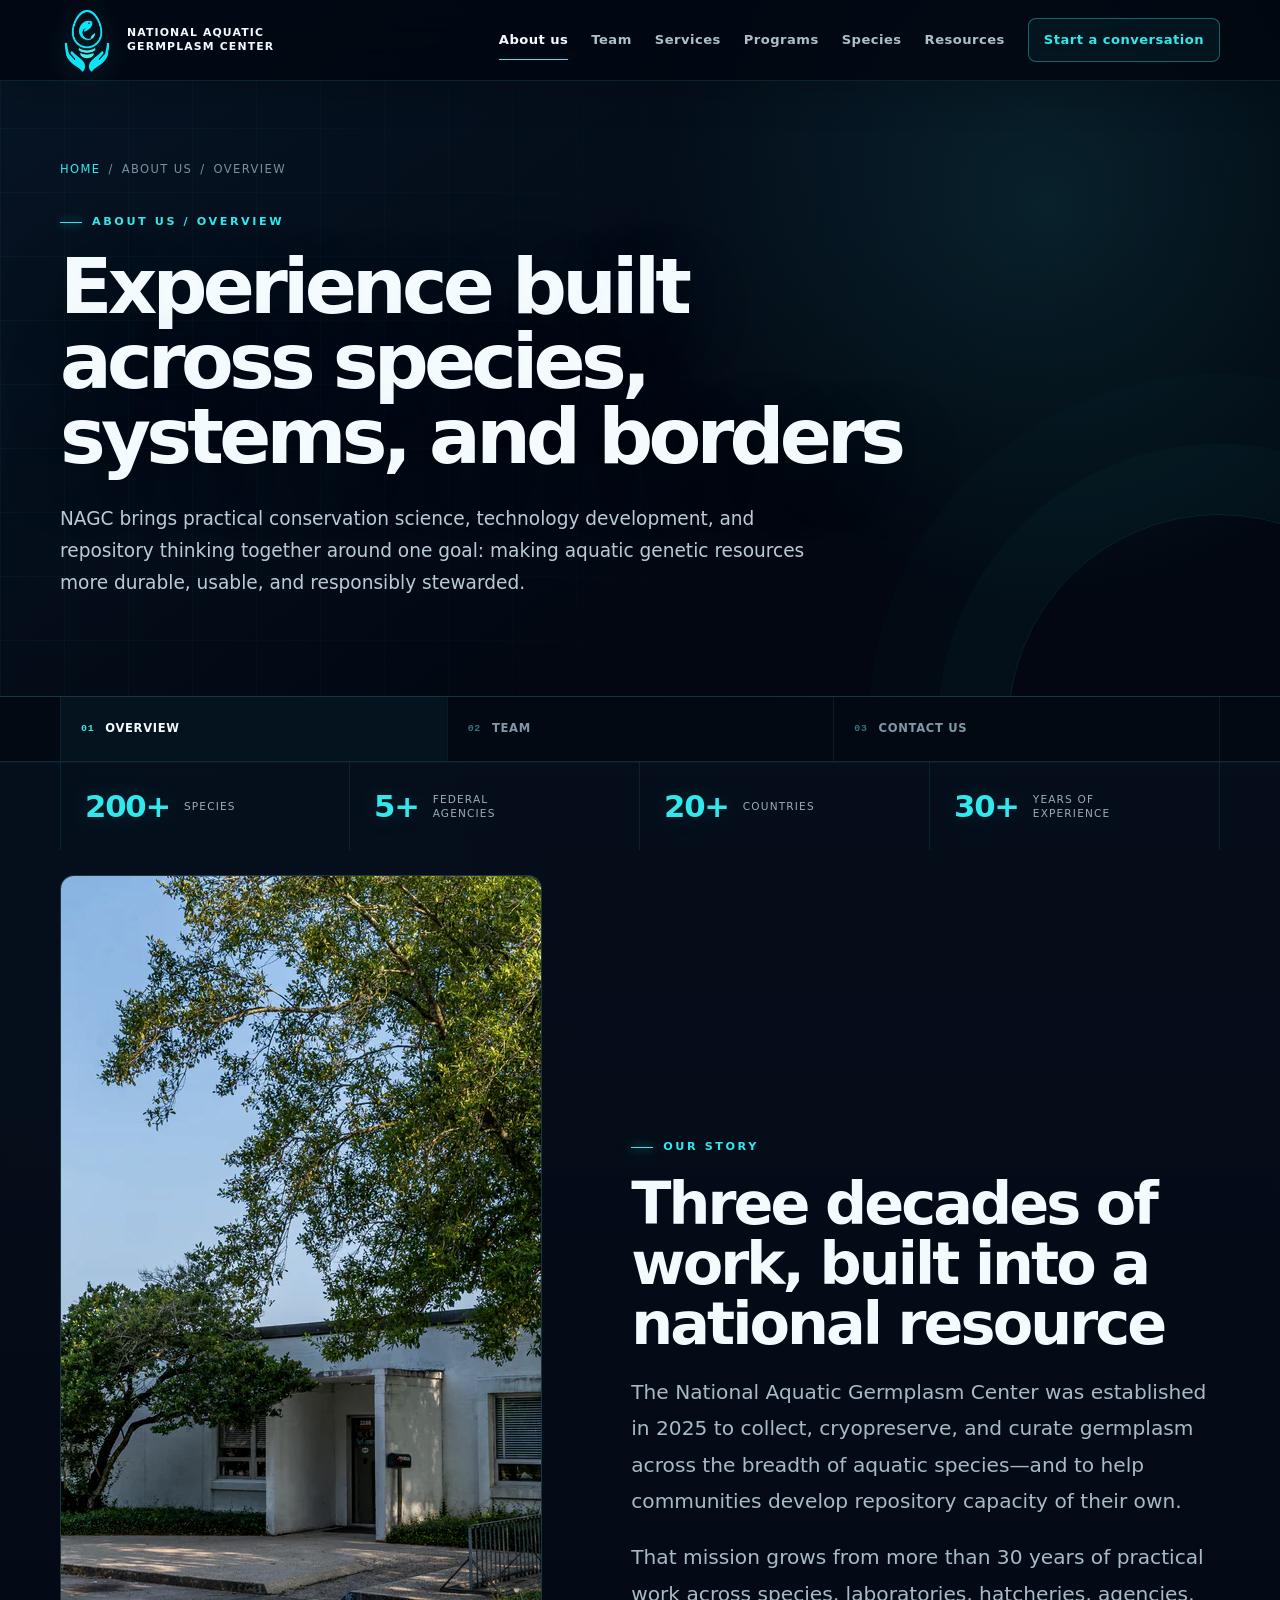
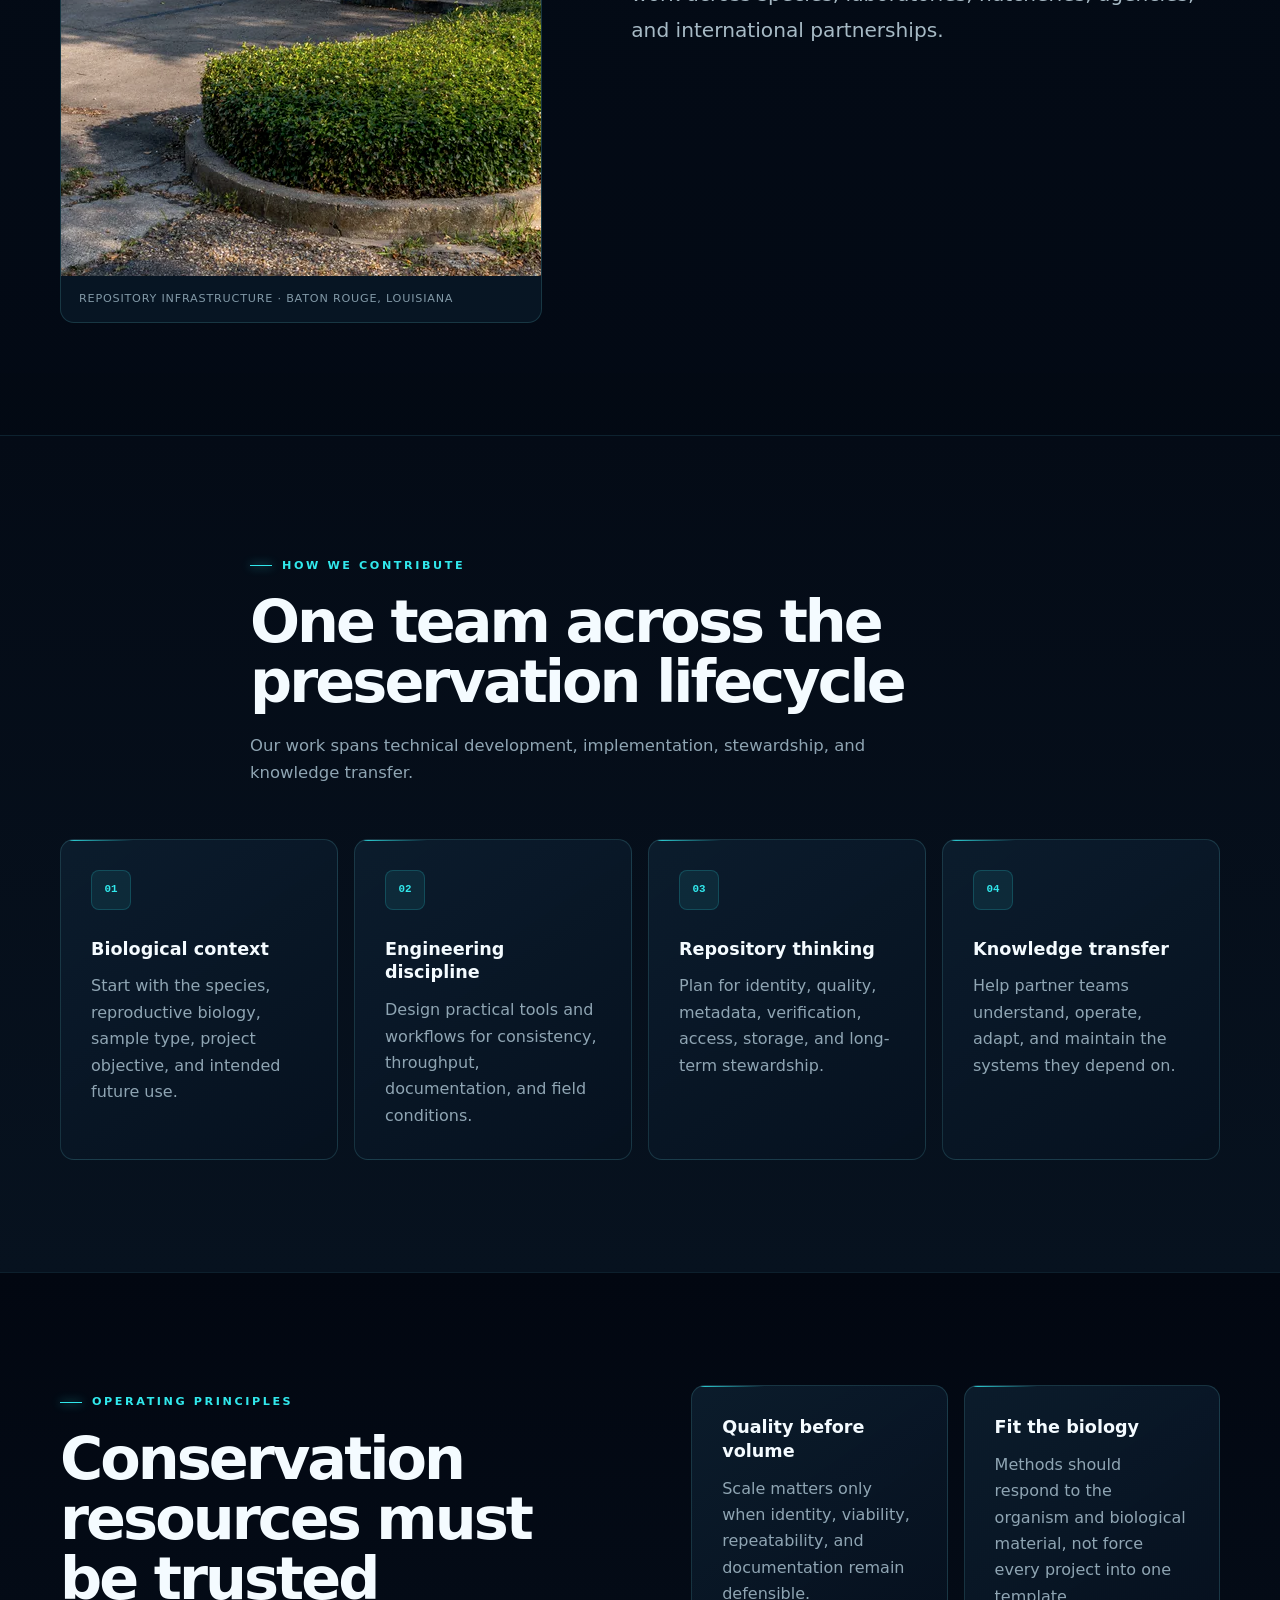
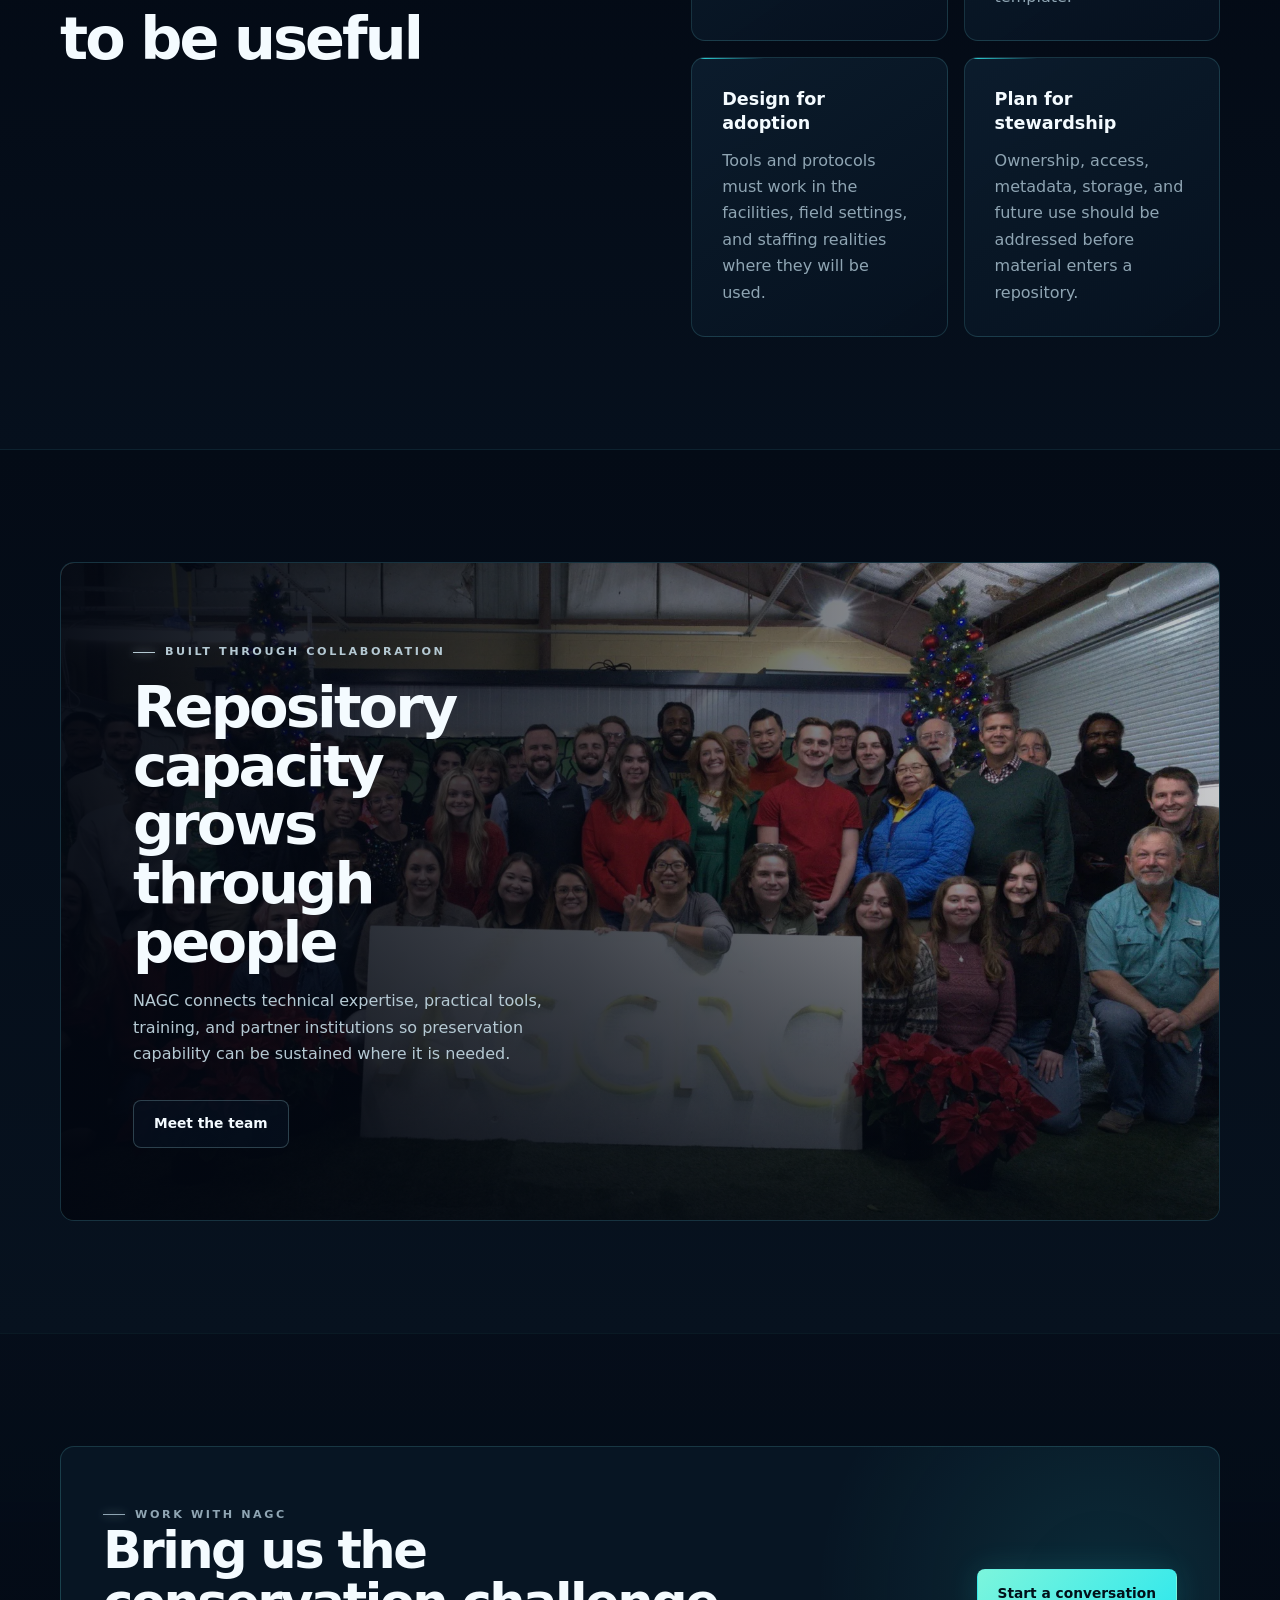
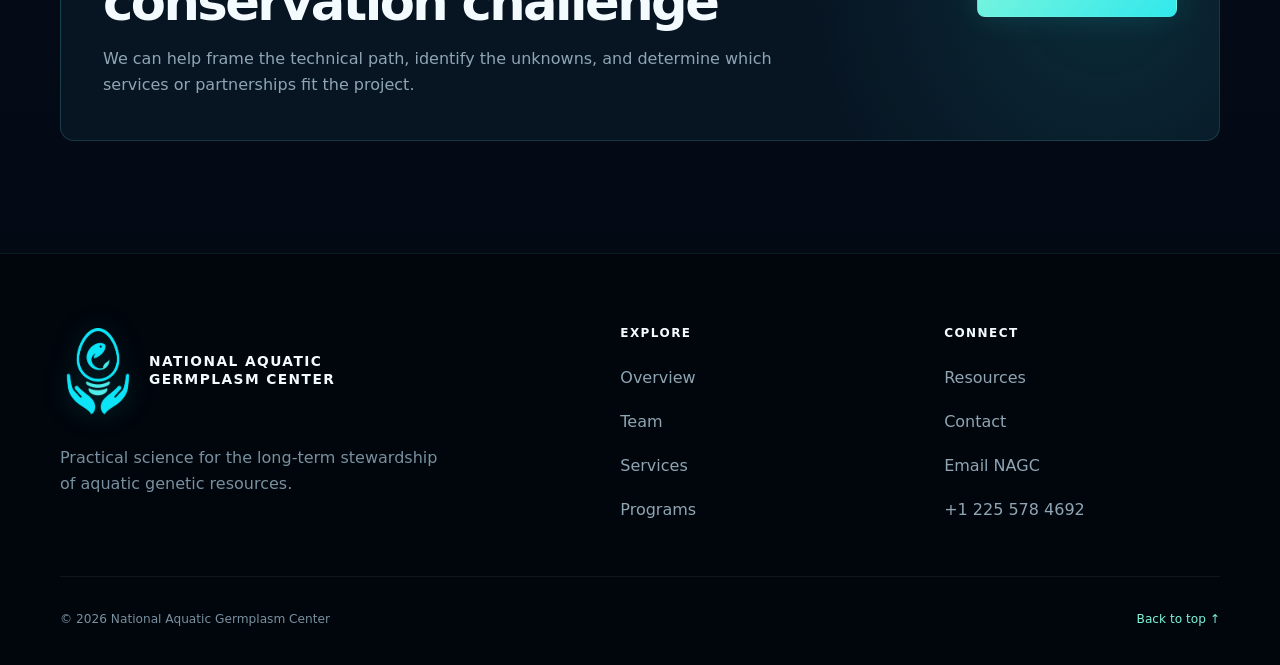
==== commit 68b5f358: "Refine homepage evidence and navigation" ====
--- a/about.html
+++ b/about.html
@@ -14,7 +14,7 @@
   <header class="site-header"><div class="shell nav-wrap">
     <a class="brand" href="/" aria-label="National Aquatic Germplasm Center home"><img class="brand-symbol" src="/assets/nagc-symbol-transparent.png" width="54" height="66" alt=""><span class="brand-name">National Aquatic<br>Germplasm Center</span></a>
     <button class="nav-toggle" type="button" aria-expanded="false" aria-controls="site-nav"><span class="sr-only">Open navigation</span><span class="nav-lines" aria-hidden="true"><i></i><i></i><i></i></span></button>
-    <nav id="site-nav" aria-label="Primary navigation"><a href="/about" aria-current="page">About us</a><a href="/services">Services</a><a href="/programs">Programs</a><a href="/species">Species</a><a href="/resources">Resources</a><a class="nav-cta" href="/contact">Start a conversation</a></nav>
+    <nav id="site-nav" aria-label="Primary navigation"><a href="/about" aria-current="page">About us</a><a href="/team">Team</a><a href="/services">Services</a><a href="/programs">Programs</a><a href="/species">Species</a><a href="/resources">Resources</a><a class="nav-cta" href="/contact">Start a conversation</a></nav>
   </div></header>
   <main id="main">
     <section class="page-hero"><div class="shell">
--- a/styles.css
+++ b/styles.css
@@ -51,3 +51,51 @@
 @media(max-width:900px){.media-feature,.story-feature{grid-template-columns:1fr}.media-feature figure{min-height:420px}.media-feature figure::after{background:linear-gradient(0deg,#06111f,transparent 46%)}.practice-grid{grid-template-columns:repeat(2,1fr)}.field-grid{grid-template-columns:1.15fr .85fr}.field-card-secondary{margin-top:56px}.field-signal{grid-column:1/-1;margin-top:0}.partner-logos{grid-template-columns:repeat(2,1fr)}}
 @media(max-width:620px){.about-tabs{top:80px}.about-tabs a{min-height:56px;justify-content:center;padding:0 6px;font-size:.62rem}.about-tabs a span{display:none}.media-feature figure{min-height:330px}.media-feature-copy{padding:30px 24px}.practice-grid,.field-grid{grid-template-columns:1fr}.practice-card{min-height:290px}.field-card,.field-card-secondary{min-height:430px;margin-top:0}.field-signal{grid-column:auto}.person-card{grid-template-columns:1fr}.person-card figure{min-height:330px;max-height:390px}.person-card>div{padding:28px 24px}.discipline-grid{grid-template-columns:1fr}.discipline-grid article{min-height:220px}.team-panel{min-height:540px}.team-panel::after{background:linear-gradient(0deg,rgba(2,7,17,.96),rgba(2,7,17,.22) 78%)}.partner-logos{grid-template-columns:1fr 1fr}.partner-logo{min-height:92px;padding:13px}.partner-logo img{max-height:48px}}
 @media(prefers-reduced-motion:reduce){html{scroll-behavior:auto}*,*::before,*::after{animation-duration:.01ms!important;animation-iteration-count:1!important;transition-duration:.01ms!important}}
+
+/* Homepage evidence panel and editorial refinements */
+.scroll-cue{bottom:118px}
+.impact-strip{height:0;border:0;background:transparent}
+.impact-strip .impact-panel{position:relative;display:grid;grid-template-columns:repeat(4,1fr);transform:translateY(-50%);overflow:hidden;border:1px solid rgba(101,230,235,.2);border-radius:14px;background:linear-gradient(110deg,rgba(6,20,34,.97),rgba(3,12,24,.94));box-shadow:0 26px 70px rgba(0,0,0,.38),inset 0 1px rgba(255,255,255,.025);-webkit-backdrop-filter:blur(18px);backdrop-filter:blur(18px)}
+.impact-panel::before{content:"Experience signal / NAGC";position:absolute;z-index:2;top:11px;left:20px;color:#63818e;font:700 .59rem/1 ui-monospace,SFMono-Regular,Consolas,monospace;letter-spacing:.13em;text-transform:uppercase}
+.impact-strip .impact-item{position:relative;display:flex;align-items:flex-end;gap:16px;min-height:152px;padding:42px 24px 30px;border-right:1px solid rgba(72,217,226,.11);text-transform:none}
+.impact-strip .impact-item:last-child{border-right:0}
+.impact-strip .impact-item::before{content:attr(data-index);position:absolute;top:14px;right:16px;color:#3f737c;font:700 .6rem/1 ui-monospace,SFMono-Regular,Consolas,monospace;letter-spacing:.08em}
+.impact-strip .impact-item::after{content:"";position:absolute;right:24px;bottom:16px;left:24px;height:1px;background:linear-gradient(90deg,var(--aqua),rgba(49,232,236,.08) 72%,transparent);box-shadow:0 0 10px rgba(49,232,236,.14)}
+.impact-strip .impact-item strong{color:var(--white);font-size:clamp(2.35rem,3.7vw,3.65rem);font-weight:690;line-height:.85;letter-spacing:-.065em;text-shadow:0 0 28px rgba(49,232,236,.16)}
+.impact-strip .impact-copy{display:grid;gap:4px;min-height:0;padding:0 0 1px;border:0;text-transform:none}
+.impact-strip .impact-copy b{color:var(--aqua);font-size:.78rem;line-height:1.2;letter-spacing:.075em;text-transform:uppercase}
+.impact-strip .impact-copy small{max-width:none;color:#7f98a5;font-size:.72rem;line-height:1.3;letter-spacing:0;text-transform:none}
+.field-grid{grid-template-columns:1.12fr .88fr;gap:16px}
+.field-card figcaption span{font-size:.7rem}.field-card figcaption small{font-size:.65rem}
+.field-link{display:flex;justify-content:flex-end;margin-top:24px}.field-link .button{font-size:.76rem}
+.program-grid-home .card{min-height:225px;border-width:1px 0 0;border-radius:0;background:linear-gradient(180deg,rgba(49,232,236,.045),transparent)}
+.program-grid-home .card::before{width:100%;background:linear-gradient(90deg,var(--aqua),rgba(49,232,236,.12) 42%,transparent)}
+.program-grid-home .card-number{height:auto;margin-bottom:46px;padding:0;border:0;background:transparent}
+.partner-logo{border-color:rgba(112,226,232,.15);background:rgba(255,255,255,.055);transition:background .2s,border-color .2s}
+.partner-logo:hover{border-color:rgba(112,226,232,.3);background:rgba(255,255,255,.085)}
+.partner-logo img{filter:grayscale(1) brightness(1.75) contrast(.9);opacity:.94}
+.partner-logo:first-child img{filter:grayscale(1) invert(1) brightness(1.35)}
+.partner-logo:nth-child(3) img{filter:grayscale(1) brightness(2.4)}
+
+@media(max-width:900px){
+  .impact-strip{height:48px}
+  .impact-strip .impact-panel{grid-template-columns:repeat(2,1fr)}
+  .impact-strip .impact-item:nth-child(2){border-right:0}
+  .impact-strip .impact-item:nth-child(n+3){border-top:1px solid rgba(72,217,226,.11)}
+  .field-grid{grid-template-columns:1.15fr .85fr}
+}
+@media(max-width:620px){
+  .home-hero{min-height:760px;padding-bottom:155px}
+  .impact-strip{height:166px}
+  .impact-strip .impact-panel{transform:translateY(-28%)}
+  .impact-panel::before{left:13px;font-size:.54rem}
+  .impact-strip .impact-item{min-height:116px;padding:37px 13px 24px;gap:8px}
+  .impact-strip .impact-item::before{top:13px;right:11px}
+  .impact-strip .impact-item::after{right:13px;bottom:12px;left:13px}
+  .impact-strip .impact-item strong{font-size:clamp(1.75rem,9vw,2.35rem)}
+  .impact-strip .impact-copy{gap:2px}
+  .impact-strip .impact-copy b{font-size:.68rem;letter-spacing:.045em}
+  .impact-strip .impact-copy small{font-size:.62rem}
+  .field-grid{grid-template-columns:1fr}
+  .field-link{justify-content:flex-start}
+}
